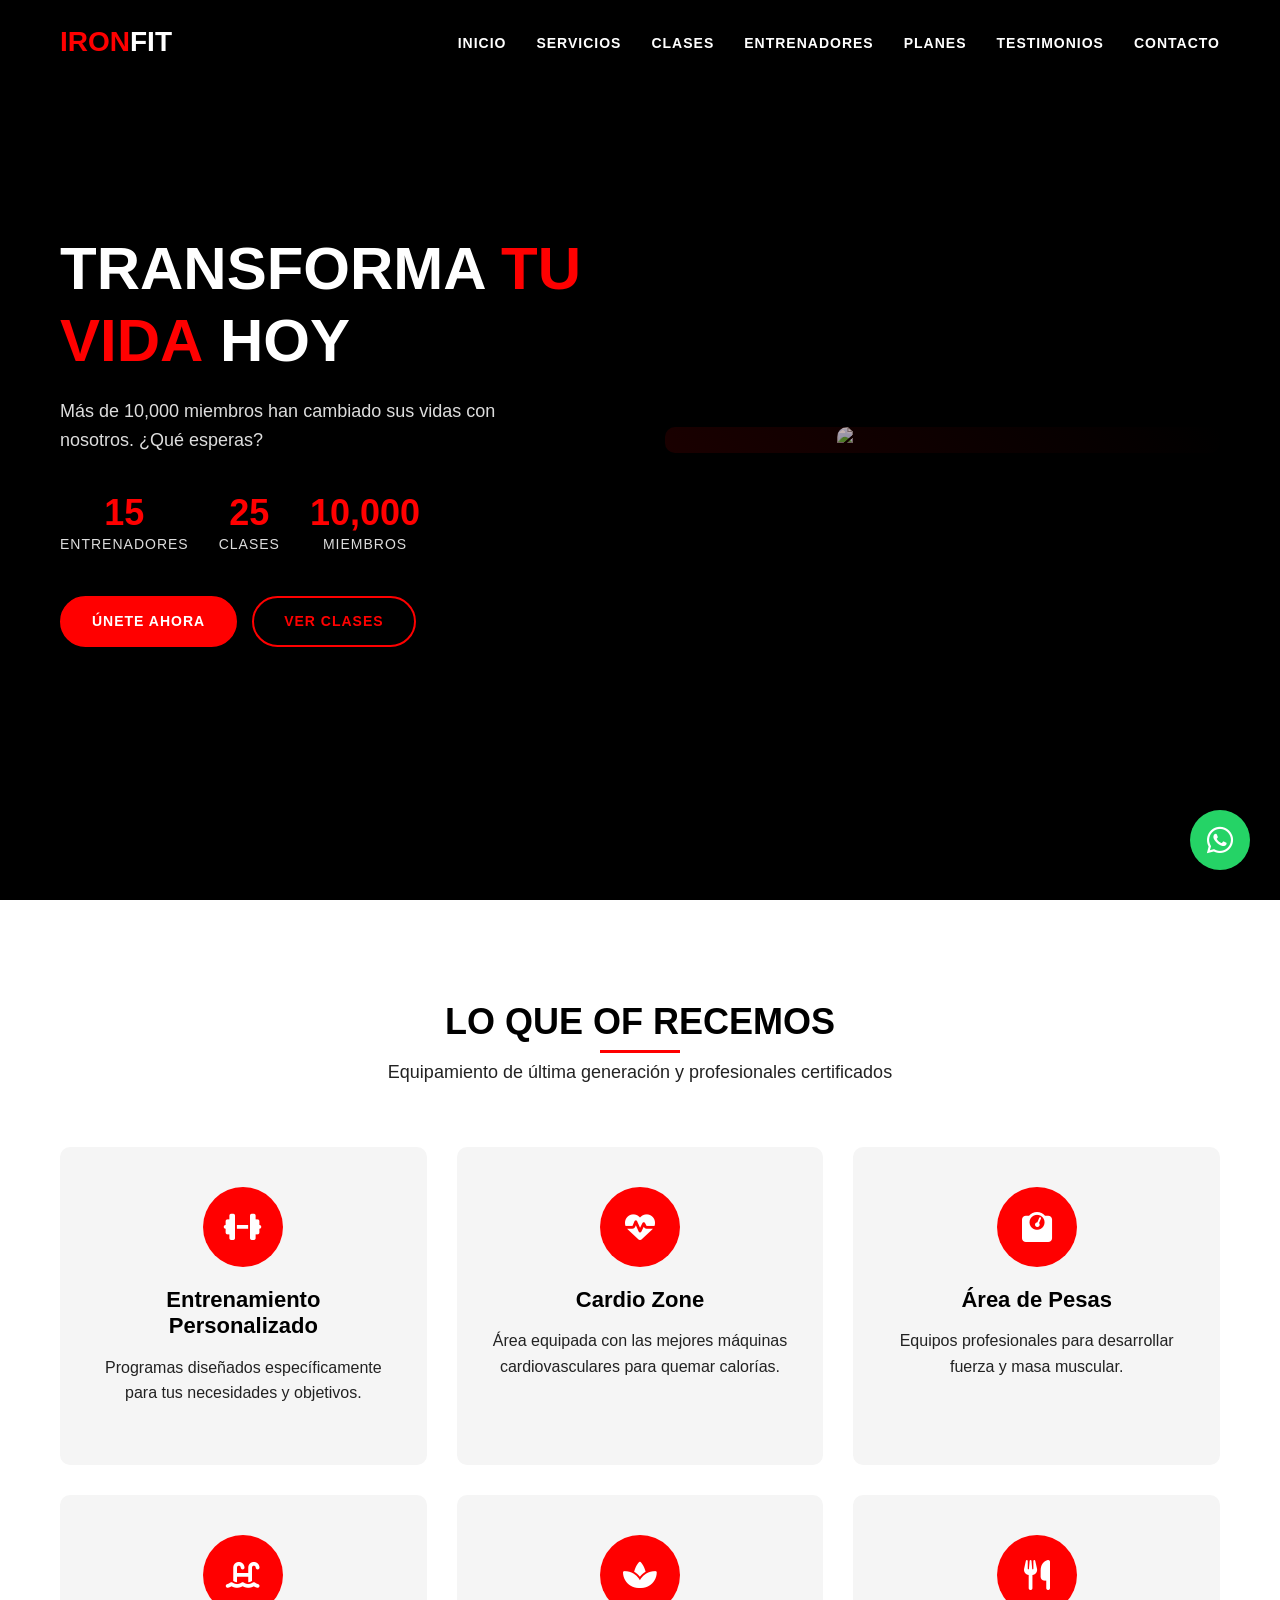
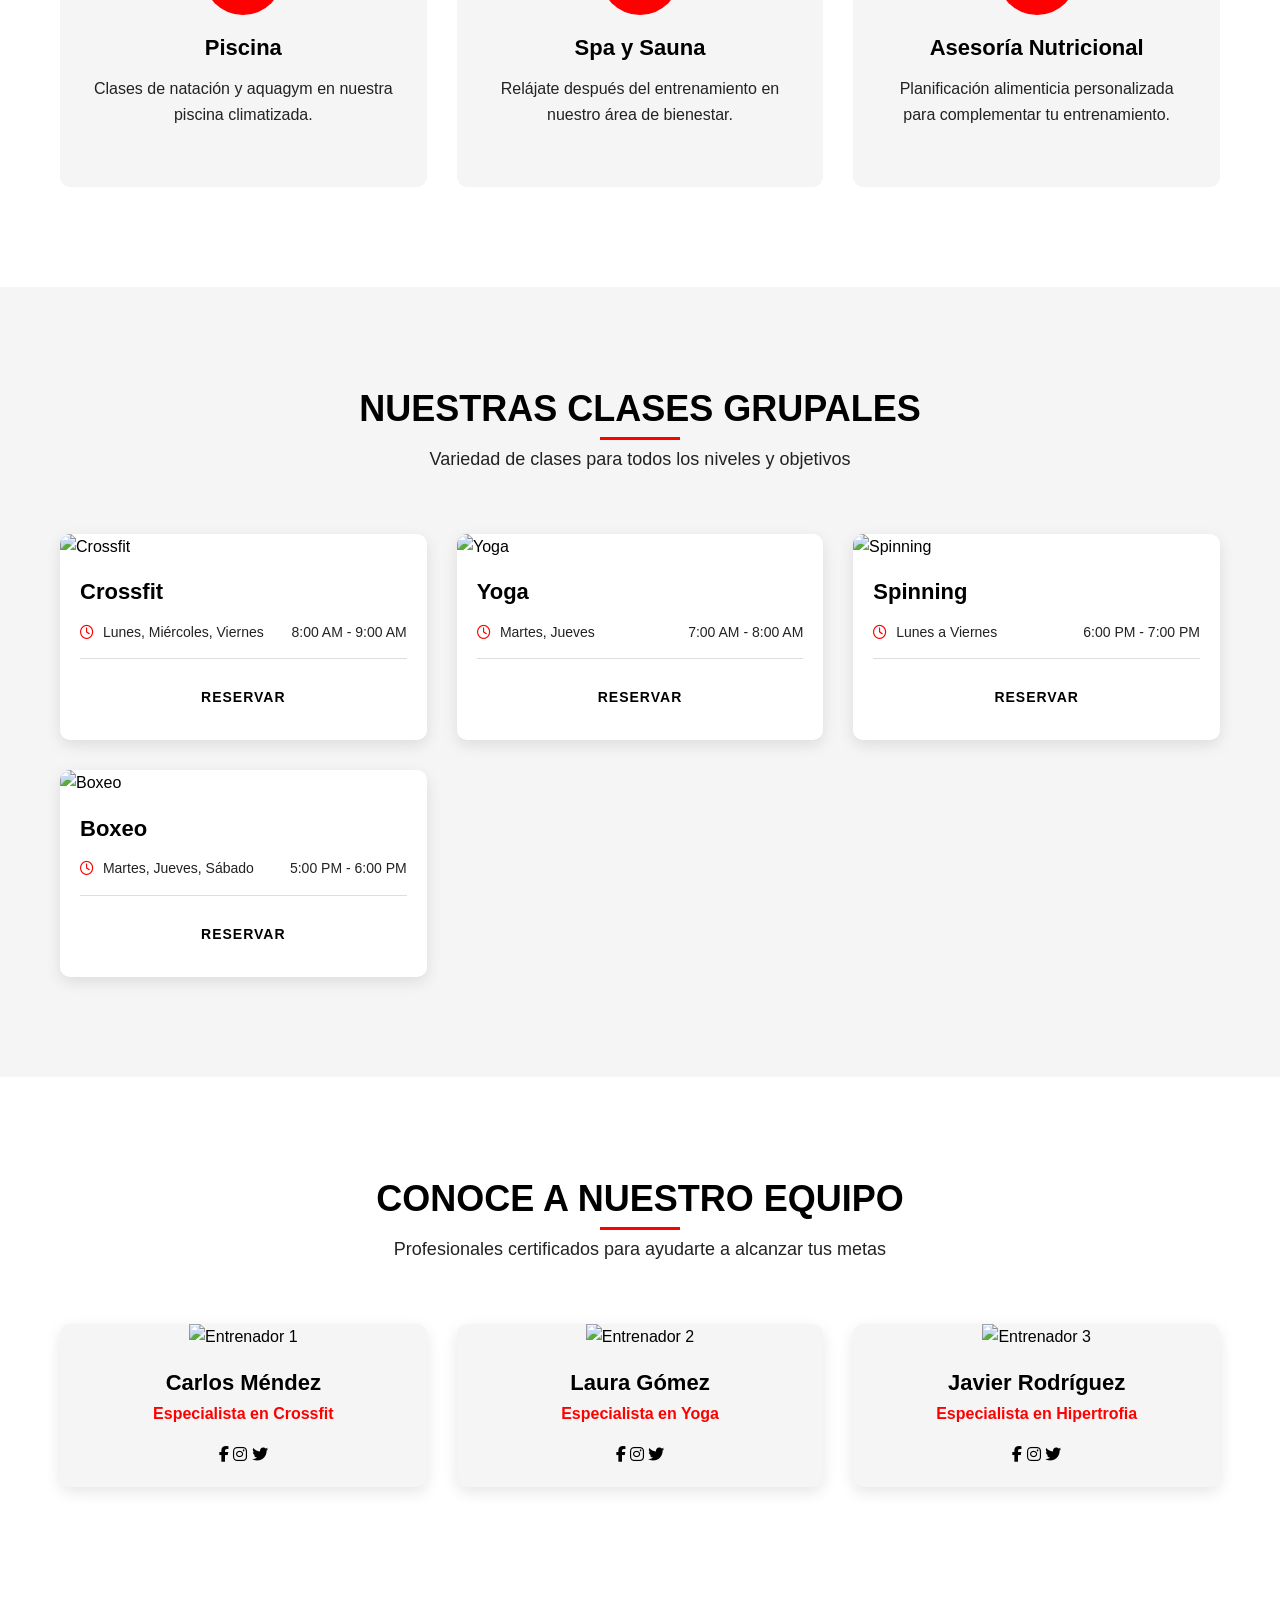
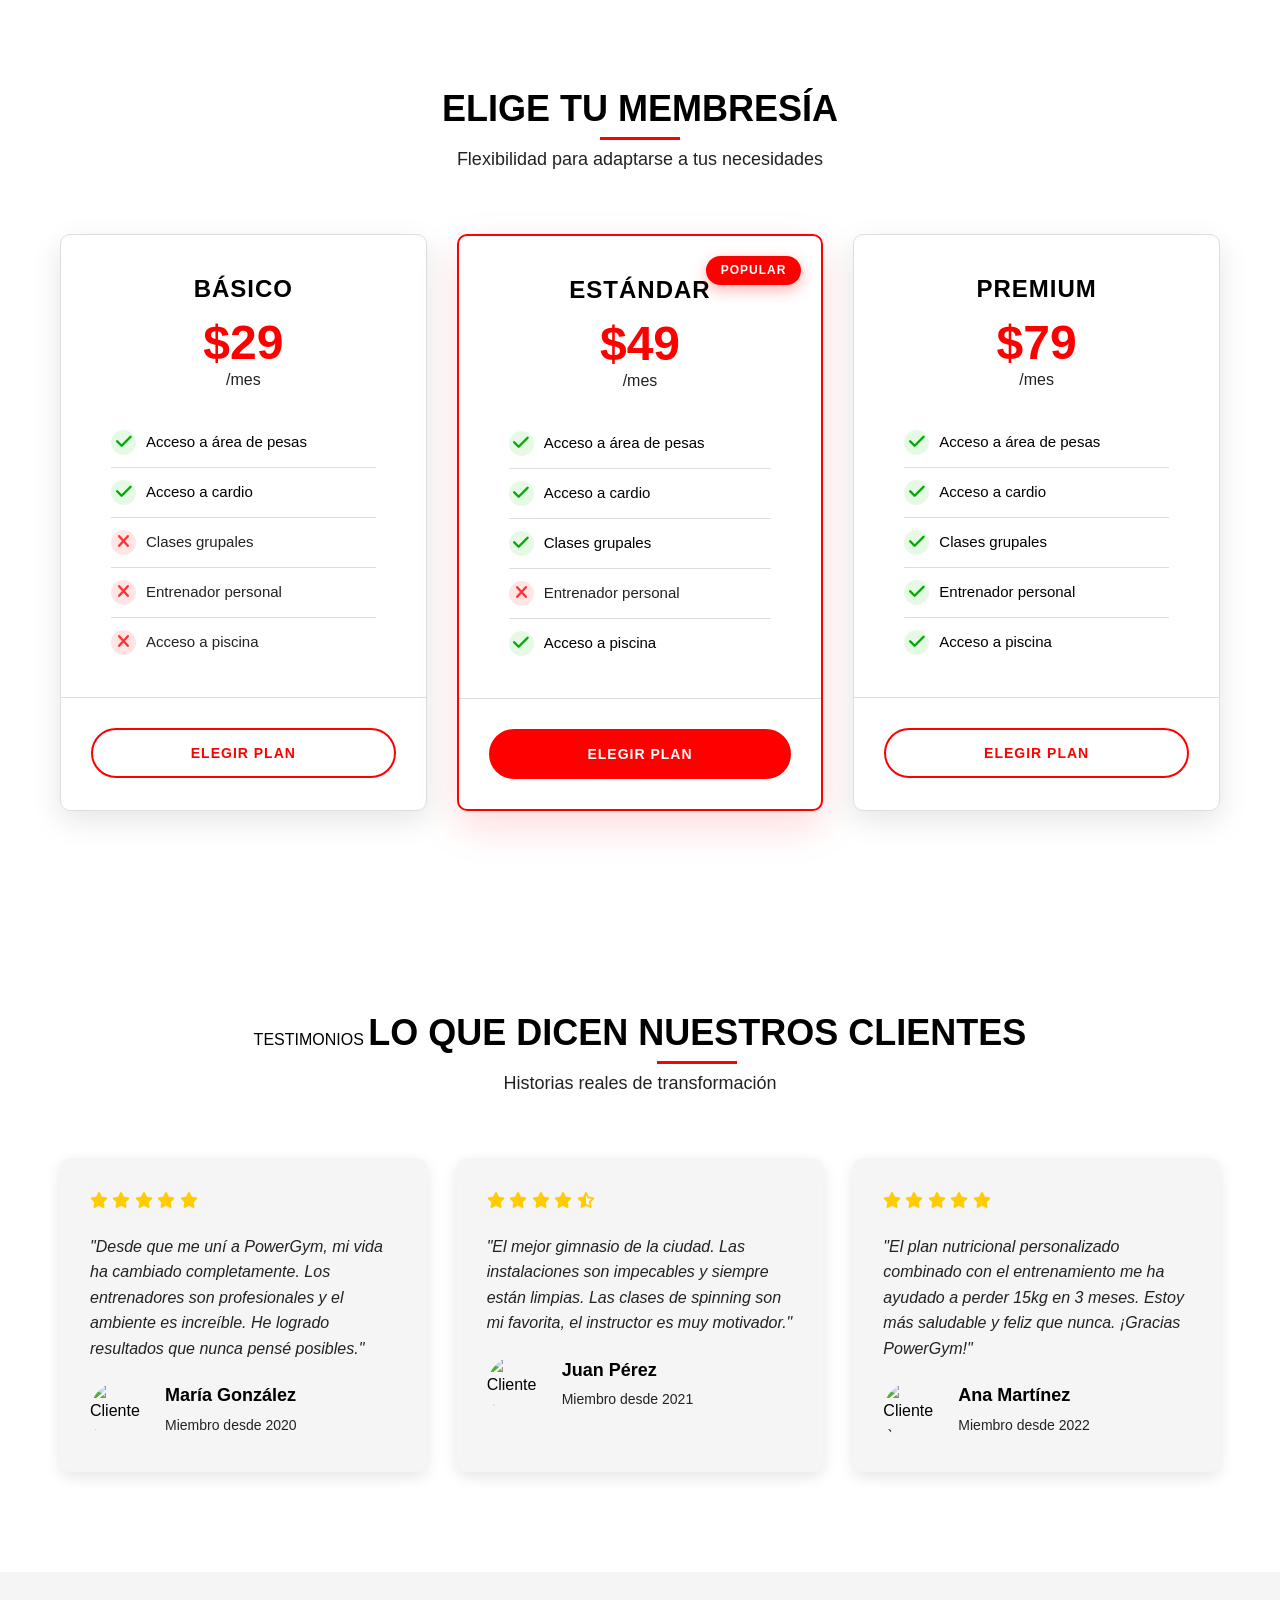
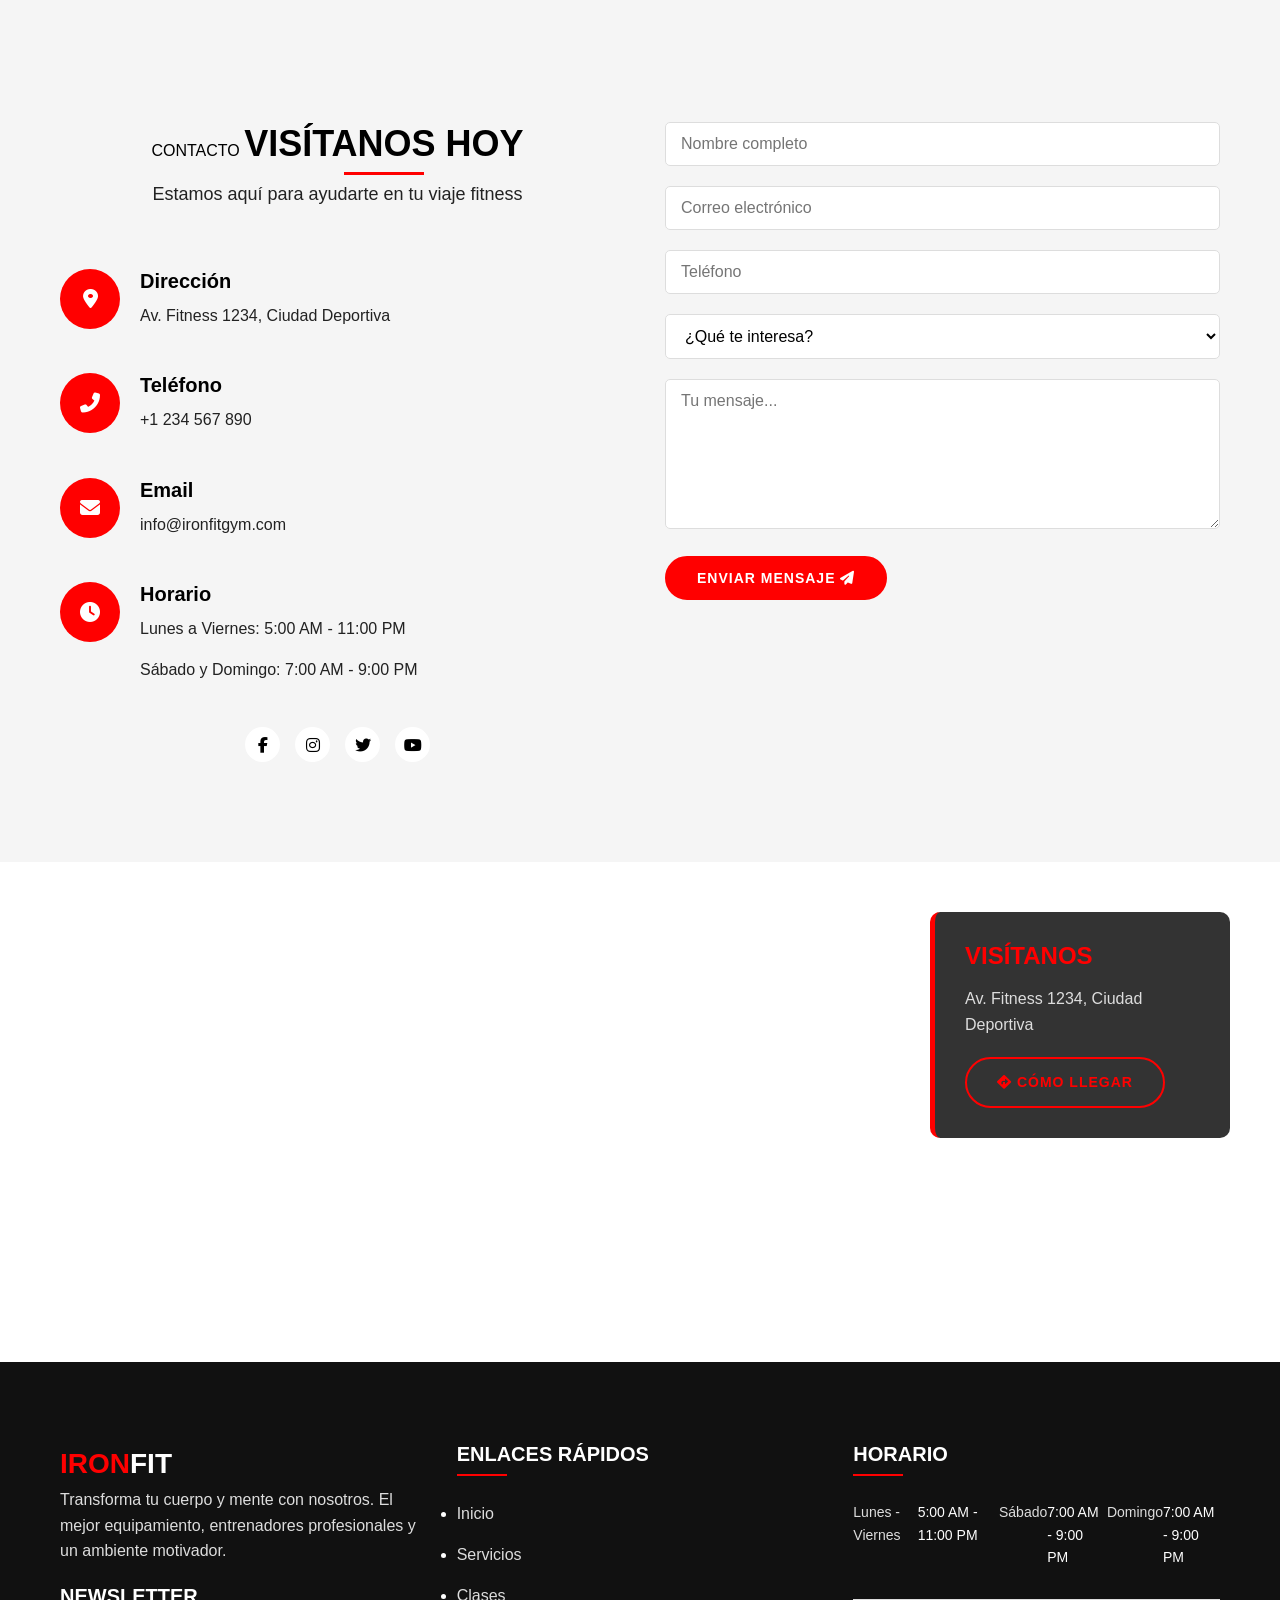
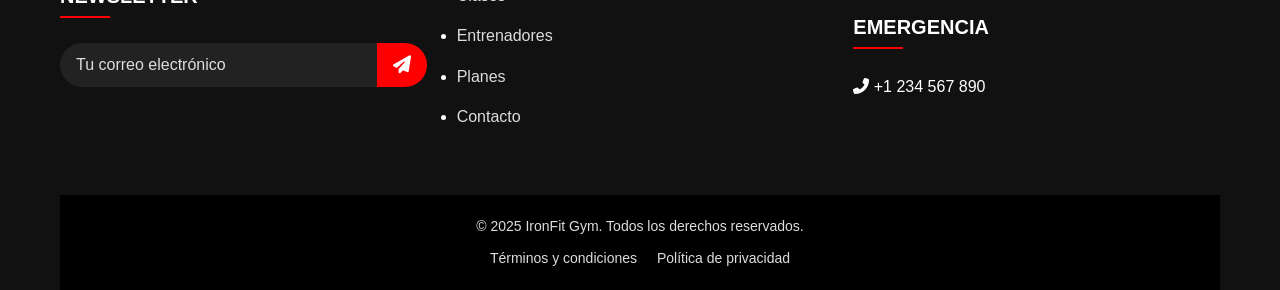
==== index.html @ 954cd4fe "first commit" ====
<!DOCTYPE html>
<html lang="es">
<head>
    <meta charset="UTF-8">
    <meta name="viewport" content="width=device-width, initial-scale=1.0">
    <title>IronFit Gym - Transforma tu cuerpo</title>
    <link rel="stylesheet" href="https://cdnjs.cloudflare.com/ajax/libs/font-awesome/6.4.0/css/all.min.css">
    <link href="https://unpkg.com/aos@2.3.1/dist/aos.css" rel="stylesheet">
    <link rel="stylesheet" href="estilo.css">
</head>
<body>
    <!-- WhatsApp Float Button -->
    <a href="https://wa.me/1234567890" class="whatsapp-float pulse" target="_blank">
        <i class="fab fa-whatsapp"></i>
    </a>

    <!-- Header -->
    <header class="header">
        <div class="container">
            <div class="logo">
                <a href="#"><span>IRON</span>FIT</a>
            </div>
            <nav class="navbar">
                <ul>
                    <li><a href="#inicio">Inicio</a></li>
                    <li><a href="#servicios">Servicios</a></li>
                    <li><a href="#clases">Clases</a></li>
                    <li><a href="#entrenadores">Entrenadores</a></li>
                    <li><a href="#planes">Planes</a></li>
                    <li><a href="#testimonios">Testimonios</a></li>
                    <li><a href="#contacto">Contacto</a></li>
                </ul>
                <div class="hamburger">
                    <span></span>
                    <span></span>
                    <span></span>
                </div>
            </nav>
        </div>
    </header>

    <!-- Hero Section -->
    <section id="inicio" class="hero">
        <div class="container">
            <div class="hero-content" data-aos="fade-right">
                <h1>TRANSFORMA <span>TU VIDA</span> HOY</h1>
                <p class="subtitle">Más de 10,000 miembros han cambiado sus vidas con nosotros. ¿Qué esperas?</p>
                <div class="hero-stats">
                    <div class="stat-item">
                        <span class="stat-number" data-count="15">0</span>
                        <span class="stat-text">Entrenadores</span>
                    </div>
                    <div class="stat-item">
                        <span class="stat-number" data-count="25">0</span>
                        <span class="stat-text">Clases</span>
                    </div>
                    <div class="stat-item">
                        <span class="stat-number" data-count="10000">0</span>
                        <span class="stat-text">Miembros</span>
                    </div>
                </div>
                <div class="hero-buttons">
                    <a href="#planes" class="btn btn-primary">ÚNETE AHORA</a>
                    <a href="#clases" class="btn btn-outline">VER CLASES</a>
                </div>
            </div>
            <div class="hero-image" data-aos="fade-left">
                <img src="https://images.unsplash.com/photo-1571019613454-1cb2f99b2d8b?ixlib=rb-1.2.1&auto=format&fit=crop&w=800&q=80" alt="Entrenamiento en gimnasio">
                <div class="image-overlay"></div>
            </div>
        </div>
        <div class="hero-red-bar"></div>
    </section>

    <!-- Servicios Section -->
    <section id="servicios" class="servicios section-padding">
        <div class="container">
            <div class="section-title" data-aos="fade-up">
        
                <h2>LO QUE <span>OF RECEMOS</span></h2>
                <p>Equipamiento de última generación y profesionales certificados</p>
            </div>
            <div class="servicios-grid">
                               <div class="servicio-card" data-aos="fade-up" data-aos-delay="100">
                    <div class="icon">
                        <i class="fas fa-dumbbell"></i>
                    </div>
                    <h3>Entrenamiento Personalizado</h3>
                    <p>Programas diseñados específicamente para tus necesidades y objetivos.</p>
                </div>
                <div class="servicio-card" data-aos="fade-up" data-aos-delay="200">
                    <div class="icon">
                        <i class="fas fa-heartbeat"></i>
                    </div>
                    <h3>Cardio Zone</h3>
                    <p>Área equipada con las mejores máquinas cardiovasculares para quemar calorías.</p>
                </div>
                <div class="servicio-card" data-aos="fade-up" data-aos-delay="300">
                    <div class="icon">
                        <i class="fas fa-weight"></i>
                    </div>
                    <h3>Área de Pesas</h3>
                    <p>Equipos profesionales para desarrollar fuerza y masa muscular.</p>
                </div>
                <div class="servicio-card" data-aos="fade-up" data-aos-delay="400">
                    <div class="icon">
                        <i class="fas fa-swimming-pool"></i>
                    </div>
                    <h3>Piscina</h3>
                    <p>Clases de natación y aquagym en nuestra piscina climatizada.</p>
                </div>
                <div class="servicio-card" data-aos="fade-up" data-aos-delay="500">
                    <div class="icon">
                        <i class="fas fa-spa"></i>
                    </div>
                    <h3>Spa y Sauna</h3>
                    <p>Relájate después del entrenamiento en nuestro área de bienestar.</p>
                </div>
                <div class="servicio-card" data-aos="fade-up" data-aos-delay="600">
                    <div class="icon">
                        <i class="fas fa-utensils"></i>
                    </div>
                    <h3>Asesoría Nutricional</h3>
                    <p>Planificación alimenticia personalizada para complementar tu entrenamiento.</p>
                </div>
            </div>
        </div>
    </section>

    <!-- Clases Section -->
    <section id="clases" class="clases section-padding">
        <div class="container">
            <div class="section-title" data-aos="fade-up">
                <h2>NUESTRAS <span>CLASES GRUPALES</span></h2>
                <p>Variedad de clases para todos los niveles y objetivos</p>
            </div>
            <div class="clases-grid">
                                <div class="clase-card" data-aos="fade-up" data-aos-delay="100">
                    <img src="https://images.unsplash.com/photo-1571019613454-1cb2f99b2d8b?ixlib=rb-1.2.1&auto=format&fit=crop&w=500&q=60" alt="Crossfit">
                    <div class="clase-info">
                        <h3>Crossfit</h3>
                        <div class="horario">
                            <span><i class="far fa-clock"></i> Lunes, Miércoles, Viernes</span>
                            <span>8:00 AM - 9:00 AM</span>
                        </div>
                        <a href="#" class="btn btn-small">RESERVAR</a>
                    </div>
                </div>
                <div class="clase-card" data-aos="fade-up" data-aos-delay="200">
                    <img src="https://images.unsplash.com/photo-1545205597-3d9d02c29597?ixlib=rb-1.2.1&auto=format&fit=crop&w=500&q=60" alt="Yoga">
                    <div class="clase-info">
                        <h3>Yoga</h3>
                        <div class="horario">
                            <span><i class="far fa-clock"></i> Martes, Jueves</span>
                            <span>7:00 AM - 8:00 AM</span>
                        </div>
                        <a href="#" class="btn btn-small">RESERVAR</a>
                    </div>
                </div>
                <div class="clase-card" data-aos="fade-up" data-aos-delay="300">
                    <img src="https://images.unsplash.com/photo-1571019614242-c5c5dee9f50b?ixlib=rb-1.2.1&auto=format&fit=crop&w=500&q=60" alt="Spinning">
                    <div class="clase-info">
                        <h3>Spinning</h3>
                        <div class="horario">
                            <span><i class="far fa-clock"></i> Lunes a Viernes</span>
                            <span>6:00 PM - 7:00 PM</span>
                        </div>
                        <a href="#" class="btn btn-small">RESERVAR</a>
                    </div>
                </div>
                <div class="clase-card" data-aos="fade-up" data-aos-delay="400">
                    <img src="https://images.unsplash.com/photo-1538805060514-97d9cc17730c?ixlib=rb-1.2.1&auto=format&fit=crop&w=500&q=60" alt="Boxeo">
                    <div class="clase-info">
                        <h3>Boxeo</h3>
                        <div class="horario">
                            <span><i class="far fa-clock"></i> Martes, Jueves, Sábado</span>
                            <span>5:00 PM - 6:00 PM</span>
                        </div>
                        <a href="#" class="btn btn-small">RESERVAR</a>
                    </div>
                </div>
            </div>
        </div>
    </section>

    <!-- Entrenadores Section -->
    <section id="entrenadores" class="entrenadores section-padding">
        <div class="container">
            <div class="section-title" data-aos="fade-up">
                <h2>CONOCE A <span>NUESTRO EQUIPO</span></h2>
                <p>Profesionales certificados para ayudarte a alcanzar tus metas</p>
            </div>
            <div class="entrenadores-slider">
                                <div class="entrenador-card" data-aos="fade-up" data-aos-delay="100">
                    <img src="https://images.unsplash.com/photo-1571019613454-1cb2f99b2d8b?ixlib=rb-1.2.1&auto=format&fit=crop&w=500&q=60" alt="Entrenador 1">
                    <div class="entrenador-info">
                        <h3>Carlos Méndez</h3>
                        <span>Especialista en Crossfit</span>
                        <div class="social">
                            <a href="#"><i class="fab fa-facebook-f"></i></a>
                            <a href="#"><i class="fab fa-instagram"></i></a>
                            <a href="#"><i class="fab fa-twitter"></i></a>
                        </div>
                    </div>
                </div>
                <div class="entrenador-card" data-aos="fade-up" data-aos-delay="200">
                    <img src="https://images.unsplash.com/photo-1545167622-3a6ac756afa4?ixlib=rb-1.2.1&auto=format&fit=crop&w=500&q=60" alt="Entrenador 2">
                    <div class="entrenador-info">
                        <h3>Laura Gómez</h3>
                        <span>Especialista en Yoga</span>
                        <div class="social">
                            <a href="#"><i class="fab fa-facebook-f"></i></a>
                            <a href="#"><i class="fab fa-instagram"></i></a>
                            <a href="#"><i class="fab fa-twitter"></i></a>
                        </div>
                    </div>
                </div>
                <div class="entrenador-card" data-aos="fade-up" data-aos-delay="300">
                    <img src="https://images.unsplash.com/photo-1517836357463-d25dfeac3438?ixlib=rb-1.2.1&auto=format&fit=crop&w=500&q=60" alt="Entrenador 3">
                    <div class="entrenador-info">
                        <h3>Javier Rodríguez</h3>
                        <span>Especialista en Hipertrofia</span>
                        <div class="social">
                            <a href="#"><i class="fab fa-facebook-f"></i></a>
                            <a href="#"><i class="fab fa-instagram"></i></a>
                            <a href="#"><i class="fab fa-twitter"></i></a>
                        </div>
                    </div>
                </div>
            </div>
        </div>
    </section>

    <!-- Planes Section -->
    <section id="planes" class="planes section-padding">
  <div class="container">
    <div class="section-title" data-aos="fade-up">
      <h2>ELIGE TU <span>MEMBRESÍA</span></h2>
      <p>Flexibilidad para adaptarse a tus necesidades</p>
    </div>
    
    <div class="planes-grid">
      <!-- Plan Básico -->
      <div class="plan-card" data-aos="fade-up" data-aos-delay="100">
        <div class="plan-header">
          <h3>BÁSICO</h3>
          <div class="plan-price">
            <span class="price">$29</span>
            <span class="period">/mes</span>
          </div>
          <div class="plan-features">
            <ul>
              <li><i class="fas fa-check"></i> Acceso a área de pesas</li>
              <li><i class="fas fa-check"></i> Acceso a cardio</li>
              <li class="disabled"><i class="fas fa-times"></i> Clases grupales</li>
              <li class="disabled"><i class="fas fa-times"></i> Entrenador personal</li>
              <li class="disabled"><i class="fas fa-times"></i> Acceso a piscina</li>
            </ul>
          </div>
        </div>
        <div class="plan-footer">
          <a href="#" class="btn btn-outline">ELEGIR PLAN</a>
        </div>
      </div>
      
      <!-- Plan Estándar (Popular) -->
      <div class="plan-card popular" data-aos="fade-up" data-aos-delay="200">
        <div class="popular-badge">POPULAR</div>
        <div class="plan-header">
          <h3>ESTÁNDAR</h3>
          <div class="plan-price">
            <span class="price">$49</span>
            <span class="period">/mes</span>
          </div>
          <div class="plan-features">
            <ul>
              <li><i class="fas fa-check"></i> Acceso a área de pesas</li>
              <li><i class="fas fa-check"></i> Acceso a cardio</li>
              <li><i class="fas fa-check"></i> Clases grupales</li>
              <li class="disabled"><i class="fas fa-times"></i> Entrenador personal</li>
              <li><i class="fas fa-check"></i> Acceso a piscina</li>
            </ul>
          </div>
        </div>
        <div class="plan-footer">
          <a href="#" class="btn btn-primary">ELEGIR PLAN</a>
        </div>
      </div>
      
      <!-- Plan Premium -->
      <div class="plan-card" data-aos="fade-up" data-aos-delay="300">
        <div class="plan-header">
          <h3>PREMIUM</h3>
          <div class="plan-price">
            <span class="price">$79</span>
            <span class="period">/mes</span>
          </div>
          <div class="plan-features">
            <ul>
              <li><i class="fas fa-check"></i> Acceso a área de pesas</li>
              <li><i class="fas fa-check"></i> Acceso a cardio</li>
              <li><i class="fas fa-check"></i> Clases grupales</li>
              <li><i class="fas fa-check"></i> Entrenador personal</li>
              <li><i class="fas fa-check"></i> Acceso a piscina</li>
            </ul>
          </div>
        </div>
        <div class="plan-footer">
          <a href="#" class="btn btn-outline">ELEGIR PLAN</a>
        </div>
      </div>
    </div>
  </div>
</section>

    <!-- Testimonios Section -->
    <section id="testimonios" class="testimonios section-padding">
        <div class="container">
            <div class="section-title" data-aos="fade-up">
                <span class="title-tag">TESTIMONIOS</span>
                <h2>LO QUE DICEN <span>NUESTROS CLIENTES</span></h2>
                <p>Historias reales de transformación</p>
            </div>
            <div class="testimonios-slider">
                               <div class="testimonio-card" data-aos="fade-up" data-aos-delay="100">
                    <div class="testimonio-content">
                        <div class="rating">
                            <i class="fas fa-star"></i>
                            <i class="fas fa-star"></i>
                            <i class="fas fa-star"></i>
                            <i class="fas fa-star"></i>
                            <i class="fas fa-star"></i>
                        </div>
                        <p>"Desde que me uní a PowerGym, mi vida ha cambiado completamente. Los entrenadores son profesionales y el ambiente es increíble. He logrado resultados que nunca pensé posibles."</p>
                        <div class="cliente-info">
                            <img src="https://randomuser.me/api/portraits/women/32.jpg" alt="Cliente 1">
                            <div>
                                <h4>María González</h4>
                                <span>Miembro desde 2020</span>
                            </div>
                        </div>
                    </div>
                </div>
                <div class="testimonio-card" data-aos="fade-up" data-aos-delay="200">
                    <div class="testimonio-content">
                        <div class="rating">
                            <i class="fas fa-star"></i>
                            <i class="fas fa-star"></i>
                            <i class="fas fa-star"></i>
                            <i class="fas fa-star"></i>
                            <i class="fas fa-star-half-alt"></i>
                        </div>
                        <p>"El mejor gimnasio de la ciudad. Las instalaciones son impecables y siempre están limpias. Las clases de spinning son mi favorita, el instructor es muy motivador."</p>
                        <div class="cliente-info">
                            <img src="https://randomuser.me/api/portraits/men/45.jpg" alt="Cliente 2">
                            <div>
                                <h4>Juan Pérez</h4>
                                <span>Miembro desde 2021</span>
                            </div>
                        </div>
                    </div>
                </div>
                <div class="testimonio-card" data-aos="fade-up" data-aos-delay="300">
                    <div class="testimonio-content">
                        <div class="rating">
                            <i class="fas fa-star"></i>
                            <i class="fas fa-star"></i>
                            <i class="fas fa-star"></i>
                            <i class="fas fa-star"></i>
                            <i class="fas fa-star"></i>
                        </div>
                        <p>"El plan nutricional personalizado combinado con el entrenamiento me ha ayudado a perder 15kg en 3 meses. Estoy más saludable y feliz que nunca. ¡Gracias PowerGym!"</p>
                        <div class="cliente-info">
                            <img src="https://randomuser.me/api/portraits/women/68.jpg" alt="Cliente 3">
                            <div>
                                <h4>Ana Martínez</h4>
                                <span>Miembro desde 2022</span>
                            </div>
                        </div>
                    </div>
                </div>
            </div>
        </div>
    </section>

    <!-- Contacto Section -->
    <section id="contacto" class="contacto section-padding">
        <div class="container">
            <div class="contacto-grid">
                <div class="contacto-info" data-aos="fade-right">
                    <div class="section-title">
                        <span class="title-tag">CONTACTO</span>
                        <h2>VISÍTANOS <span>HOY</span></h2>
                        <p>Estamos aquí para ayudarte en tu viaje fitness</p>
                    </div>
                    <div class="info-item">
                        <div class="icon">
                            <i class="fas fa-map-marker-alt"></i>
                        </div>
                        <div class="info-content">
                            <h3>Dirección</h3>
                            <p>Av. Fitness 1234, Ciudad Deportiva</p>
                        </div>
                    </div>
                    <div class="info-item">
                        <div class="icon">
                            <i class="fas fa-phone-alt"></i>
                        </div>
                        <div class="info-content">
                            <h3>Teléfono</h3>
                            <p>+1 234 567 890</p>
                        </div>
                    </div>
                    <div class="info-item">
                        <div class="icon">
                            <i class="fas fa-envelope"></i>
                        </div>
                        <div class="info-content">
                            <h3>Email</h3>
                            <p>info@ironfitgym.com</p>
                        </div>
                    </div>
                    <div class="info-item">
                        <div class="icon">
                            <i class="fas fa-clock"></i>
                        </div>
                        <div class="info-content">
                            <h3>Horario</h3>
                            <p>Lunes a Viernes: 5:00 AM - 11:00 PM</p>
                            <p>Sábado y Domingo: 7:00 AM - 9:00 PM</p>
                        </div>
                    </div>
                    <div class="social-links">
                        <a href="#"><i class="fab fa-facebook-f"></i></a>
                        <a href="#"><i class="fab fa-instagram"></i></a>
                        <a href="#"><i class="fab fa-twitter"></i></a>
                        <a href="#"><i class="fab fa-youtube"></i></a>
                    </div>
                </div>
                <div class="contacto-form" data-aos="fade-left">
                    <form id="form-contacto">
                        <div class="form-group">
                            <input type="text" placeholder="Nombre completo" required>
                        </div>
                        <div class="form-group">
                            <input type="email" placeholder="Correo electrónico" required>
                        </div>
                        <div class="form-group">
                            <input type="tel" placeholder="Teléfono">
                        </div>
                        <div class="form-group">
                            <select required>
                                <option value="" disabled selected>¿Qué te interesa?</option>
                                <option value="membresia">Membresía</option>
                                <option value="clases">Clases</option>
                                <option value="entrenador">Entrenador Personal</option>
                                <option value="nutricion">Nutrición</option>
                            </select>
                        </div>
                        <div class="form-group">
                            <textarea placeholder="Tu mensaje..." rows="5" required></textarea>
                        </div>
                        <button type="submit" class="btn btn-primary">ENVIAR MENSAJE <i class="fas fa-paper-plane"></i></button>
                    </form>
                </div>
            </div>
        </div>
    </section>

    <!-- Mapa Section -->
    <div class="mapa-container">
        <div class="mapa-overlay" data-aos="fade-in">
            <div class="overlay-content">
                <h3>VISÍTANOS</h3>
                <p>Av. Fitness 1234, Ciudad Deportiva</p>
                <a href="https://maps.google.com" target="_blank" class="btn btn-outline">
                    <i class="fas fa-directions"></i> CÓMO LLEGAR
                </a>
            </div>
        </div>
        <iframe src="https://www.google.com/maps/embed?pb=!1m18!1m12!1m3!1d3022.215209179535!2d-73.98731792453988!3d40.75798597138946!2m3!1f0!2f0!3f0!3m2!1i1024!2i768!4f13.1!3m3!1m2!1s0x89c25855c6480299%3A0x55194ec5a1ae072e!2sTimes%20Square!5e0!3m2!1sen!2sus!4v1620000000000!5m2!1sen!2sus" allowfullscreen="" loading="lazy"></iframe>
    </div>

    <!-- Footer -->
    <footer class="footer">
        <div class="container">
            <div class="footer-grid">
                <div class="footer-col">
                    <div class="logo">
                        <a href="#"><span>IRON</span>FIT</a>
                    </div>
                    <p>Transforma tu cuerpo y mente con nosotros. El mejor equipamiento, entrenadores profesionales y un ambiente motivador.</p>
                    <div class="newsletter">
                        <h3>NEWSLETTER</h3>
                        <form class="newsletter-form">
                            <input type="email" placeholder="Tu correo electrónico" required>
                            <button type="submit"><i class="fas fa-paper-plane"></i></button>
                        </form>
                    </div>
                </div>
                <div class="footer-col">
                    <h3>ENLACES RÁPIDOS</h3>
                    <ul>
                        <li><a href="#inicio">Inicio</a></li>
                        <li><a href="#servicios">Servicios</a></li>
                        <li><a href="#clases">Clases</a></li>
                        <li><a href="#entrenadores">Entrenadores</a></li>
                        <li><a href="#planes">Planes</a></li>
                        <li><a href="#contacto">Contacto</a></li>
                    </ul>
                </div>
                <div class="footer-col">
                    <h3>HORARIO</h3>
                    <ul class="horario">
                        <li>Lunes - Viernes <span>5:00 AM - 11:00 PM</span></li>
                        <li>Sábado <span>7:00 AM - 9:00 PM</span></li>
                        <li>Domingo <span>7:00 AM - 9:00 PM</span></li>
                    </ul>
                    <div class="emergencia">
                        <h3>EMERGENCIA</h3>
                        <a href="tel:+1234567890" class="emergency-link">
                            <i class="fas fa-phone-alt"></i> +1 234 567 890
                        </a>
                    </div>
                </div>
            </div>
            <div class="footer-bottom">
                <p>&copy; 2025 IronFit Gym. Todos los derechos reservados.</p>
                <div class="footer-links">
                    <a href="#">Términos y condiciones</a>
                    <a href="#">Política de privacidad</a>
                </div>
            </div>
        </div>
    </footer>

    <script src="https://unpkg.com/aos@2.3.1/dist/aos.js"></script>
    <script src="script.js"></script>
</body>
</html>
---- estilo.css ----
/* Reset y Estilos Base */
:root {
  --primary: #ff0000;
  --primary-dark: #cc0000;
  --primary-light: #ff4d4d;
  --black: #000000;
  --black-light: #111111;
  --black-lighter: #222222;
  --white: #ffffff;
  --gray: #f5f5f5;
  --gray-dark: #dddddd;
  --transition: all 0.3s ease;
}

* {
  margin: 0;
  padding: 0;
  box-sizing: border-box;
}

html {
  scroll-behavior: smooth;
  font-size: 16px;
}

body {
  font-family: 'Montserrat', sans-serif;
  background-color: var(--white);
  color: var(--black);
  line-height: 1.6;
  overflow-x: hidden;
}

.container {
  width: 100%;
  max-width: 1200px;
  margin: 0 auto;
  padding: 0 20px;
}

section {
  padding: 100px 0;
}

h1, h2, h3, h4, h5, h6 {
  font-weight: 700;
  line-height: 1.2;
  margin-bottom: 20px;
}

p {
  margin-bottom: 15px;
}

a {
  text-decoration: none;
  color: inherit;
  transition: var(--transition);
}

img {
  max-width: 100%;
  height: auto;
}

.btn {
  display: inline-block;
  padding: 12px 30px;
  border-radius: 30px;
  font-weight: 600;
  text-transform: uppercase;
  letter-spacing: 1px;
  transition: var(--transition);
  border: none;
  cursor: pointer;
  font-size: 14px;
  text-align: center;
}

.btn-primary {
  background-color: var(--primary);
  color: var(--white);
  border: 2px solid var(--primary);
}

.btn-primary:hover {
  background-color: transparent;
  color: var(--primary);
  transform: translateY(-3px);
  box-shadow: 0 10px 20px rgba(255, 0, 0, 0.2);
}

.btn-outline {
  background-color: transparent;
  color: var(--primary);
  border: 2px solid var(--primary);
}

.btn-outline:hover {
  background-color: var(--primary);
  color: var(--white);
  transform: translateY(-3px);
}

.section-title {
  text-align: center;
  margin-bottom: 60px;
  padding: 0 20px;
}

.section-title .subtitle {
  display: block;
  color: var(--primary);
  font-weight: 600;
  letter-spacing: 2px;
  margin-bottom: 15px;
  text-transform: uppercase;
  font-size: 14px;
}

.section-title h2 {
  font-size: 36px;
  margin-bottom: 15px;
  text-transform: uppercase;
  position: relative;
  display: inline-block;
}

.section-title h2:after {
  content: '';
  position: absolute;
  bottom: -10px;
  left: 50%;
  transform: translateX(-50%);
  width: 80px;
  height: 3px;
  background-color: var(--primary);
}

.section-title p {
  color: var(--black-lighter);
  font-size: 18px;
  max-width: 700px;
  margin: 0 auto;
}

.text-center {
  text-align: center;
}

/* WhatsApp Float Button */
.whatsapp-float {
  position: fixed;
  bottom: 30px;
  right: 30px;
  width: 60px;
  height: 60px;
  background-color: #25D366;
  color: #fff;
  border-radius: 50%;
  text-align: center;
  font-size: 30px;
  box-shadow: 0 4px 20px rgba(0, 0, 0, 0.3);
  z-index: 100;
  display: flex;
  align-items: center;
  justify-content: center;
  transition: var(--transition);
  animation: pulse 2s infinite;
}

.whatsapp-float:hover {
  background-color: #128C7E;
  transform: translateY(-5px) scale(1.1);
}

@keyframes pulse {
  0% {
    box-shadow: 0 0 0 0 rgba(37, 211, 102, 0.7);
  }
  70% {
    box-shadow: 0 0 0 15px rgba(37, 211, 102, 0);
  }
  100% {
    box-shadow: 0 0 0 0 rgba(37, 211, 102, 0);
  }
}

/* Navbar */
.header {
  position: fixed;
  top: 0;
  left: 0;
  width: 100%;
  padding: 20px 0;
  z-index: 1000;
  transition: var(--transition);
  background-color: rgba(0, 0, 0, 0.95);
  box-shadow: 0 5px 20px rgba(0, 0, 0, 0.1);
}

.header .container {
  display: flex;
  justify-content: space-between;
  align-items: center;
}

.logo {
  font-size: 28px;
  font-weight: 800;
  color: var(--white);
}

.logo span {
  color: var(--primary);
}

.navbar ul {
  display: flex;
  align-items: center;
  list-style: none;
}

.navbar ul li {
  margin-left: 30px;
  position: relative;
}

.navbar ul li a {
  color: var(--white);
  font-weight: 600;
  text-transform: uppercase;
  font-size: 14px;
  letter-spacing: 1px;
  padding: 5px 0;
  position: relative;
}

.navbar ul li a:after {
  content: '';
  position: absolute;
  bottom: 0;
  left: 0;
  width: 0;
  height: 2px;
  background-color: var(--primary);
  transition: var(--transition);
}

.navbar ul li a:hover:after {
  width: 100%;
}

.navbar ul li a:hover {
  color: var(--primary);
}

.hamburger {
  display: none;
  cursor: pointer;
  width: 30px;
  height: 20px;
  position: relative;
  z-index: 1000;
}

.hamburger span {
  display: block;
  width: 100%;
  height: 3px;
  background-color: var(--white);
  margin: 5px 0;
  transition: var(--transition);
  transform-origin: center;
}

/* Hero Section */
.hero {
  min-height: 100vh;
  background-color: var(--black);
  display: flex;
  align-items: center;
  position: relative;
  overflow: hidden;
  padding-top: 80px;
}

.hero .container {
  display: flex;
  align-items: center;
  justify-content: space-between;
  height: 100%;
}

.hero-content {
  flex: 1;
  padding-right: 50px;
  color: var(--white);
}

.hero-content h1 {
  font-size: 60px;
  font-weight: 800;
  line-height: 1.2;
  margin-bottom: 20px;
  text-transform: uppercase;
}

.hero-content h1 span {
  color: var(--primary);
  position: relative;
}

.hero-content h1 span:after {
  content: '';
  position: absolute;
  bottom: 5px;
  left: 0;
  width: 100%;
  height: 10px;
  background-color: rgba(255, 0, 0, 0.3);
  z-index: -1;
}

.hero-content p {
  font-size: 18px;
  margin-bottom: 30px;
  color: var(--gray-dark);
  max-width: 500px;
}

.hero-stats {
  display: flex;
  margin: 40px 0;
  gap: 30px;
}

.stat-item {
  text-align: center;
}

.stat-number {
  font-size: 36px;
  font-weight: 700;
  color: var(--primary);
  display: block;
  line-height: 1;
}

.stat-text {
  font-size: 14px;
  color: var(--gray-dark);
  text-transform: uppercase;
  letter-spacing: 1px;
  margin-top: 5px;
}

.hero-buttons {
  display: flex;
  gap: 15px;
}

.hero-image {
  flex: 1;
  position: relative;
  height: 100%;
  display: flex;
  align-items: center;
  justify-content: center;
}

.hero-image img {
  max-height: 80vh;
  width: auto;
  border-radius: 10px;
  box-shadow: 0 20px 50px rgba(0, 0, 0, 0.5);
  position: relative;
  z-index: 1;
}

.hero-image:after {
  content: '';
  position: absolute;
  top: 0;
  left: 0;
  width: 100%;
  height: 100%;
  background: linear-gradient(45deg, rgba(255, 0, 0, 0.1), rgba(0, 0, 0, 0.7));
  z-index: 2;
  border-radius: 10px;
}

/* Servicios Section */
.servicios {
  background-color: var(--white);
}

.servicios-grid {
  display: grid;
  grid-template-columns: repeat(auto-fit, minmax(300px, 1fr));
  gap: 30px;
  margin-top: 50px;
}

.servicio-card {
  background-color: var(--gray);
  padding: 40px 30px;
  border-radius: 10px;
  text-align: center;
  transition: var(--transition);
  border-bottom: 4px solid transparent;
}

.servicio-card:hover {
  transform: translateY(-10px);
  box-shadow: 0 10px 30px rgba(0, 0, 0, 0.1);
  border-bottom-color: var(--primary);
}

.servicio-card .icon {
  width: 80px;
  height: 80px;
  background-color: var(--primary);
  border-radius: 50%;
  display: flex;
  align-items: center;
  justify-content: center;
  margin: 0 auto 20px;
  font-size: 30px;
  color: var(--white);
}

.servicio-card h3 {
  font-size: 22px;
  margin-bottom: 15px;
}

.servicio-card p {
  color: var(--black-lighter);
}

/* Clases Section */
.clases {
  background-color: var(--gray);
}

.clases-grid {
  display: grid;
  grid-template-columns: repeat(auto-fit, minmax(280px, 1fr));
  gap: 30px;
  margin-top: 50px;
}

.clase-card {
  background-color: var(--white);
  border-radius: 10px;
  overflow: hidden;
  transition: var(--transition);
  box-shadow: 0 5px 15px rgba(0, 0, 0, 0.1);
}

.clase-card:hover {
  transform: translateY(-10px);
  box-shadow: 0 15px 30px rgba(0, 0, 0, 0.2);
}

.clase-card img {
  width: 100%;
  height: 200px;
  object-fit: cover;
}

.clase-info {
  padding: 20px;
}

.clase-info h3 {
  font-size: 22px;
  margin-bottom: 15px;
  color: var(--black);
}

.horario {
  display: flex;
  justify-content: space-between;
  margin-bottom: 15px;
  color: var(--black-lighter);
  font-size: 14px;
  padding-bottom: 15px;
  border-bottom: 1px solid var(--gray-dark);
}

.horario i {
  margin-right: 5px;
  color: var(--primary);
}

.clase-info .btn {
  width: 100%;
}

/* Entrenadores Section */
.entrenadores {
  background-color: var(--white);
}

.entrenadores-slider {
  display: grid;
  grid-template-columns: repeat(auto-fit, minmax(300px, 1fr));
  gap: 30px;
  margin-top: 50px;
}

.entrenador-card {
  background-color: var(--gray);
  border-radius: 10px;
  overflow: hidden;
  text-align: center;
  transition: var(--transition);
  box-shadow: 0 5px 15px rgba(0, 0, 0, 0.1);
}

.entrenador-card:hover {
  transform: translateY(-10px);
  box-shadow: 0 15px 30px rgba(0, 0, 0, 0.2);
}

.entrenador-card img {
  width: 100%;
  height: 300px;
  object-fit: cover;
}

.entrenador-info {
  padding: 20px;
}

.entrenador-info h3 {
  font-size: 22px;
  margin-bottom: 5px;
}

.entrenador-info span {
  display: block;
  color: var(--primary);
  margin-bottom: 15px;
  font-weight: 600;
}

.social-links {
  display: flex;
  justify-content: center;
  gap: 15px;
}

.social-links a {
  width: 35px;
  height: 35px;
  background-color: var(--white);
  border-radius: 50%;
  display: flex;
  align-items: center;
  justify-content: center;
  transition: var(--transition);
  color: var(--black);
}

.social-links a:hover {
  background-color: var(--primary);
  color: var(--white);
  transform: translateY(-3px);
}

/* Planes Section */
.planes {
  background-color: var(--white);
  overflow: hidden;
}



.planes .container {
  position: relative;
  z-index: 1;
}

.planes-grid {
  display: grid;
  grid-template-columns: repeat(auto-fit, minmax(300px, 1fr));
  gap: 30px;
  margin-top: 50px;
}

.plan-card {
  background-color: var(--white);
  border-radius: 10px;
  overflow: hidden;
  transition: var(--transition);
  box-shadow: 0 10px 30px rgba(0, 0, 0, 0.1);
  border: 1px solid var(--gray-dark);
  position: relative;
  display: flex;
  flex-direction: column;
}

.plan-card.popular {
  border: 2px solid var(--primary);
  transform: translateY(-20px);
  box-shadow: 0 15px 40px rgba(255, 0, 0, 0.15);
}

.popular-badge {
  position: absolute;
  top: 20px;
  right: 20px;
  background-color: var(--primary);
  color: var(--white);
  padding: 5px 15px;
  border-radius: 30px;
  font-weight: 700;
  font-size: 12px;
  text-transform: uppercase;
  letter-spacing: 1px;
  box-shadow: 0 5px 15px rgba(255, 0, 0, 0.3);
}

.plan-card:hover {
  transform: translateY(-10px);
  box-shadow: 0 15px 40px rgba(0, 0, 0, 0.2);
}

.plan-card.popular:hover {
  transform: translateY(-20px) scale(1.02);
}

.plan-header {
  padding: 40px 30px 30px;
  text-align: center;
  border-bottom: 1px solid var(--gray-dark);
}

.plan-header h3 {
  font-size: 24px;
  margin-bottom: 15px;
  color: var(--black);
  text-transform: uppercase;
  letter-spacing: 1px;
}

.plan-price {
  margin-bottom: 25px;
}

.plan-price .price {
  font-size: 48px;
  font-weight: 800;
  color: var(--primary);
  line-height: 1;
  display: block;
}

.plan-price .period {
  font-size: 16px;
  color: var(--black-lighter);
  font-weight: 500;
}

.plan-features {
  padding: 0 20px;
  flex-grow: 1;
}

.plan-features ul {
  list-style: none;
  text-align: left;
}

.plan-features ul li {
  padding: 12px 0;
  border-bottom: 1px solid var(--gray-dark);
  display: flex;
  align-items: center;
  font-size: 15px;
}

.plan-features ul li:last-child {
  border-bottom: none;
}

.plan-features ul li i {
  margin-right: 10px;
  font-size: 18px;
  width: 25px;
  height: 25px;
  border-radius: 50%;
  display: inline-flex;
  align-items: center;
  justify-content: center;
}

.plan-features ul li i.fa-check {
  background-color: rgba(0, 200, 0, 0.1);
  color: #00aa00;
}

.plan-features ul li.disabled {
  color: var(--black-lighter);
}

.plan-features ul li.disabled i.fa-times {
  background-color: rgba(255, 0, 0, 0.1);
  color: #ff3333;
}

.plan-footer {
  padding: 30px;
  text-align: center;
}

.plan-footer .btn {
  width: 100%;
  font-weight: 700;
  letter-spacing: 1px;
}

/* Responsive */
@media (max-width: 992px) {
  .plan-card.popular {
    transform: none;
  }
  
  .plan-card.popular:hover {
    transform: translateY(-10px);
  }
}

@media (max-width: 768px) {
  .planes-grid {
    grid-template-columns: 1fr;
    max-width: 400px;
    margin-left: auto;
    margin-right: auto;
  }
  
  .plan-card {
    margin-bottom: 30px;
  }
  
  .plan-card:last-child {
    margin-bottom: 0;
  }
  
  .plan-card.popular {
    order: -1;
  }
}

/* Testimonios Section */
.testimonios {
  background-color: var(--white);
}

.testimonios-slider {
  display: grid;
  grid-template-columns: repeat(auto-fit, minmax(300px, 1fr));
  gap: 30px;
  margin-top: 50px;
}

.testimonio-card {
  background-color: var(--gray);
  padding: 30px;
  border-radius: 10px;
  box-shadow: 0 5px 15px rgba(0, 0, 0, 0.1);
}

.rating {
  color: #ffcc00;
  margin-bottom: 20px;
}

.testimonio-card p {
  font-style: italic;
  margin-bottom: 20px;
  color: var(--black-lighter);
}

.cliente-info {
  display: flex;
  align-items: center;
}

.cliente-info img {
  width: 60px;
  height: 60px;
  border-radius: 50%;
  object-fit: cover;
  margin-right: 15px;
}

.cliente-info h4 {
  font-size: 18px;
  margin-bottom: 5px;
}

.cliente-info span {
  color: var(--black-lighter);
  font-size: 14px;
}

/* Contacto Section */
.contacto {
  background-color: var(--gray);
}

.contacto-grid {
  display: grid;
  grid-template-columns: repeat(auto-fit, minmax(400px, 1fr));
  gap: 50px;
  margin-top: 50px;
}

.contacto-info .info-item {
  display: flex;
  margin-bottom: 30px;
}

.contacto-info .icon {
  width: 60px;
  height: 60px;
  background-color: var(--primary);
  border-radius: 50%;
  display: flex;
  align-items: center;
  justify-content: center;
  font-size: 20px;
  margin-right: 20px;
  flex-shrink: 0;
  color: var(--white);
}

.info-content h3 {
  font-size: 20px;
  margin-bottom: 10px;
}

.info-content p {
  color: var(--black-lighter);
}

.contacto-form .form-group {
  margin-bottom: 20px;
}

.contacto-form input,
.contacto-form select,
.contacto-form textarea {
  width: 100%;
  padding: 12px 15px;
  background-color: var(--white);
  border: 1px solid var(--gray-dark);
  border-radius: 5px;
  color: var(--black);
  font-family: inherit;
  font-size: 16px;
  transition: var(--transition);
}

.contacto-form input:focus,
.contacto-form select:focus,
.contacto-form textarea:focus {
  outline: none;
  border-color: var(--primary);
  box-shadow: 0 0 0 3px rgba(255, 0, 0, 0.1);
}

.contacto-form textarea {
  resize: vertical;
  min-height: 150px;
}

/* Mapa Section */
.mapa-container {
  position: relative;
  height: 500px;
}

.mapa-container iframe {
  width: 100%;
  height: 100%;
  border: none;
  filter: grayscale(30%) contrast(110%);
}

.mapa-overlay {
  position: absolute;
  top: 50px;
  right: 50px;
  background-color: rgba(0, 0, 0, 0.8);
  padding: 30px;
  border-radius: 10px;
  max-width: 300px;
  z-index: 2;
  backdrop-filter: blur(5px);
  border-left: 5px solid var(--primary);
  color: var(--white);
}

.overlay-content h3 {
  color: var(--primary);
  margin-bottom: 15px;
  font-size: 24px;
}

.overlay-content p {
  margin-bottom: 20px;
  color: var(--gray-dark);
}

/* Footer */
.footer {
  background-color: var(--black-light);
  color: var(--white);
  padding: 80px 0 0;
}

.footer-grid {
  display: grid;
  grid-template-columns: repeat(auto-fit, minmax(250px, 1fr));
  gap: 30px;
  margin-bottom: 50px;
}

.footer-col h3 {
  font-size: 20px;
  margin-bottom: 25px;
  position: relative;
  padding-bottom: 10px;
  color: var(--white);
}

.footer-col h3:after {
  content: '';
  position: absolute;
  bottom: 0;
  left: 0;
  width: 50px;
  height: 2px;
  background-color: var(--primary);
}

.footer-col p {
  color: var(--gray-dark);
  margin-bottom: 20px;
}

.footer-col ul li {
  margin-bottom: 15px;
}

.footer-col ul li a {
  color: var(--gray-dark);
  transition: var(--transition);
}

.footer-col ul li a:hover {
  color: var(--primary);
  padding-left: 5px;
}

.horario li {
  display: flex;
  justify-content: space-between;
  margin-bottom: 15px;
  color: var(--gray-dark);
}

.horario li span {
  color: var(--white);
}

.newsletter-form {
  display: flex;
  margin-top: 20px;
}

.newsletter-form input {
  flex: 1;
  padding: 12px 15px;
  background-color: var(--black-lighter);
  border: 1px solid var(--black-lighter);
  border-radius: 30px 0 0 30px;
  color: var(--white);
  font-family: inherit;
  font-size: 16px;
}

.newsletter-form input::placeholder {
  color: var(--gray-dark);
}

.newsletter-form button {
  width: 50px;
  background-color: var(--primary);
  color: var(--white);
  border: none;
  border-radius: 0 30px 30px 0;
  cursor: pointer;
  font-size: 18px;
  transition: var(--transition);
}

.newsletter-form button:hover {
  background-color: var(--primary-dark);
}

.footer-bottom {
  background-color: var(--black);
  padding: 20px 0;
  text-align: center;
}

.footer-bottom p {
  color: var(--gray-dark);
  font-size: 14px;
  margin-bottom: 0;
}

.footer-links {
  display: flex;
  justify-content: center;
  gap: 20px;
  margin-top: 10px;
}

.footer-links a {
  color: var(--gray-dark);
  font-size: 14px;
  transition: var(--transition);
}

.footer-links a:hover {
  color: var(--primary);
}

/* Responsive Styles */
@media (max-width: 1200px) {
  .hero-content h1 {
    font-size: 50px;
  }
  
  .hero-image img {
    max-height: 70vh;
  }
}

@media (max-width: 992px) {
  section {
    padding: 80px 0;
  }
  
  .hero {
    padding: 120px 0 80px;
    min-height: auto;
  }
  
  .hero .container {
    flex-direction: column;
  }
  
  .hero-content {
    padding-right: 0;
    margin-bottom: 50px;
    text-align: center;
  }
  
  .hero-content h1 {
    font-size: 42px;
  }
  
  .hero-stats {
    justify-content: center;
  }
  
  .hero-buttons {
    justify-content: center;
  }
  
  .hero-image {
    margin-top: 50px;
  }
  
  .navbar ul {
    position: fixed;
    top: 0;
    right: -100%;
    width: 300px;
    height: 100vh;
    background-color: var(--black-light);
    flex-direction: column;
    align-items: center;
    justify-content: center;
    transition: var(--transition);
    z-index: 999;
  }
  
  .navbar ul.active {
    right: 0;
  }
  
  .navbar ul li {
    margin: 15px 0;
  }
  
  .hamburger {
    display: block;
  }
  
  .hamburger.active span:nth-child(1) {
    transform: rotate(45deg) translate(5px, 5px);
  }
  
  .hamburger.active span:nth-child(2) {
    opacity: 0;
  }
  
  .hamburger.active span:nth-child(3) {
    transform: rotate(-45deg) translate(7px, -6px);
  }
  
  .mapa-overlay {
    top: 20px;
    right: 20px;
  }
}

@media (max-width: 768px) {
  .section-title h2 {
    font-size: 30px;
  }
  
  .hero-content h1 {
    font-size: 36px;
  }
  
  .hero-stats {
    flex-wrap: wrap;
    justify-content: center;
  }
  
  .stat-item {
    flex: 0 0 calc(50% - 15px);
    margin-bottom: 15px;
  }
  
  .hero-buttons {
    flex-direction: column;
    align-items: center;
  }
  
  .btn {
    width: 100%;
    max-width: 250px;
  }
  
  .mapa-overlay {
    position: relative;
    top: 0;
    right: 0;
    max-width: 100%;
    margin-bottom: 20px;
  }
  
  .contacto-grid {
    grid-template-columns: 1fr;
  }
}

@media (max-width: 576px) {
  .section-title h2 {
    font-size: 26px;
  }
  
  .hero-content h1 {
    font-size: 30px;
  }
  
  .stat-item {
    flex: 0 0 100%;
  }
  
  .navbar ul {
    width: 100%;
  }
  
  .footer-grid {
    grid-template-columns: 1fr;
  }
}
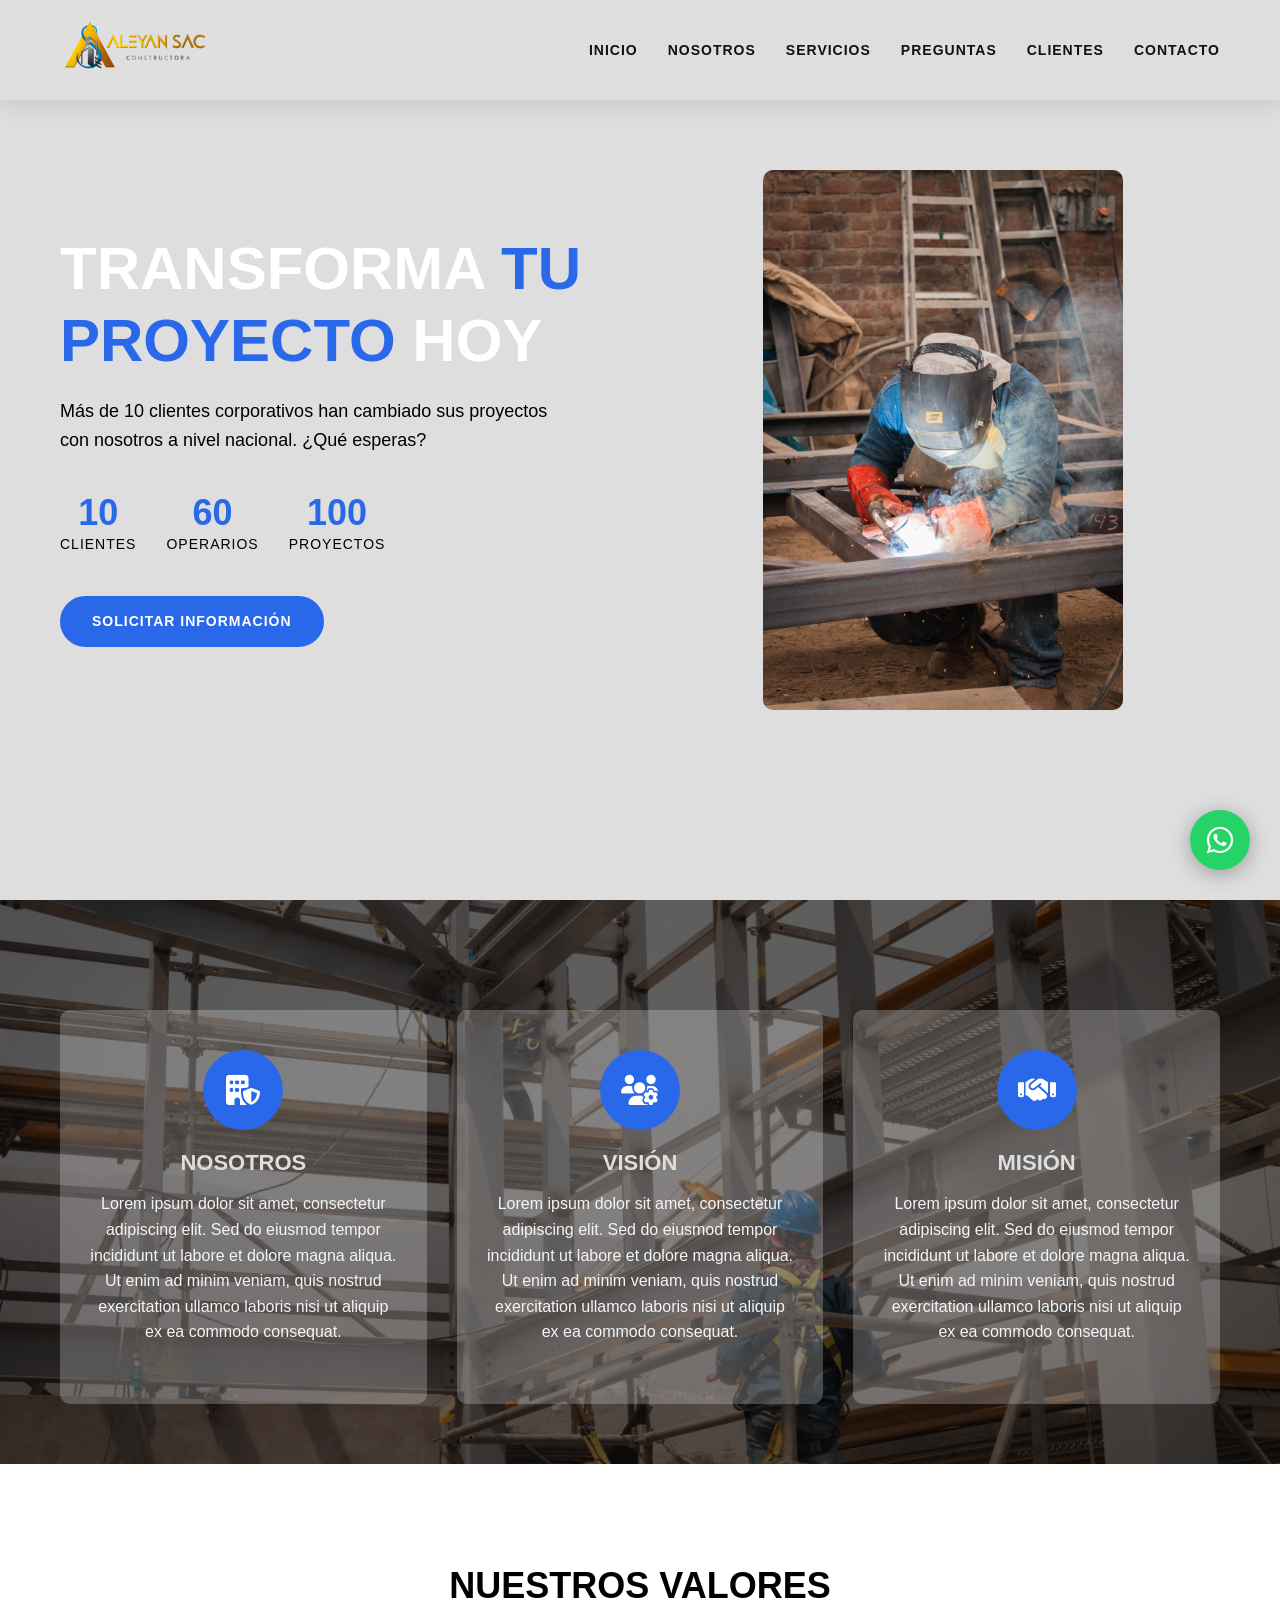
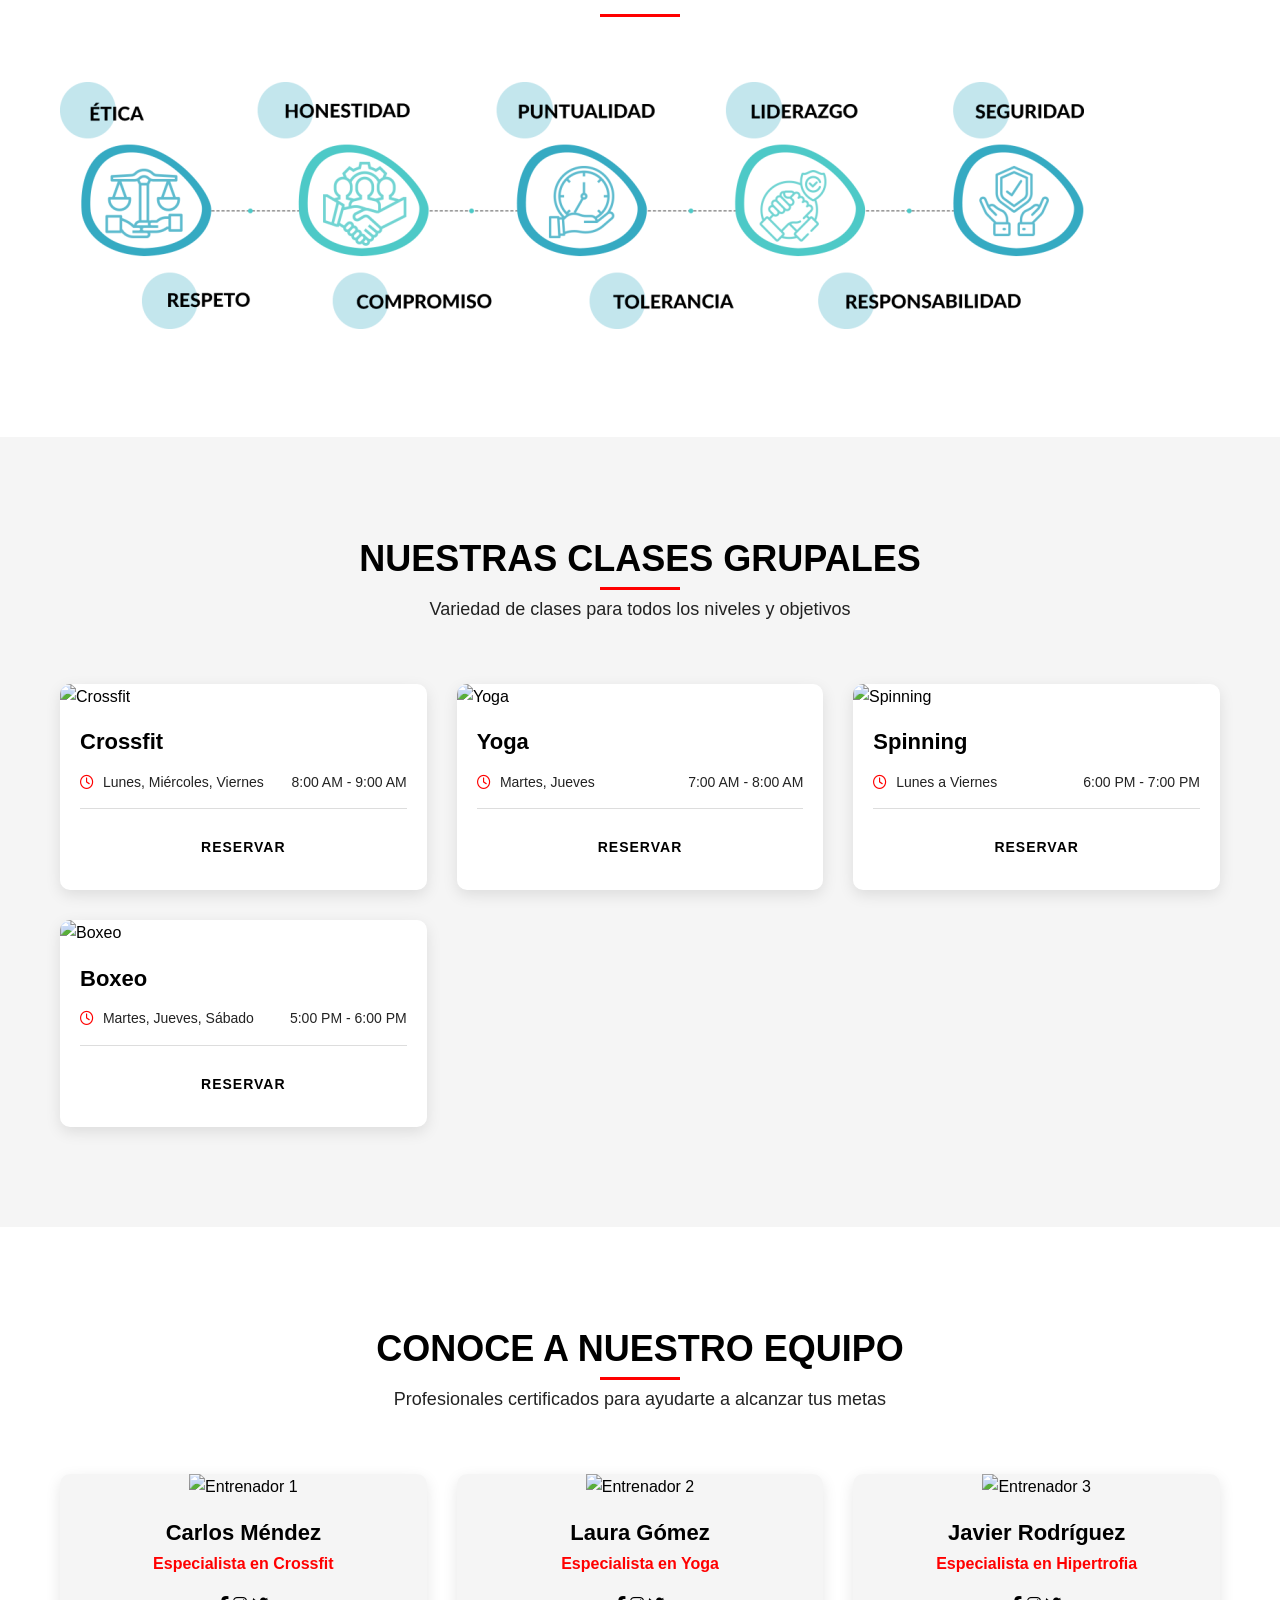
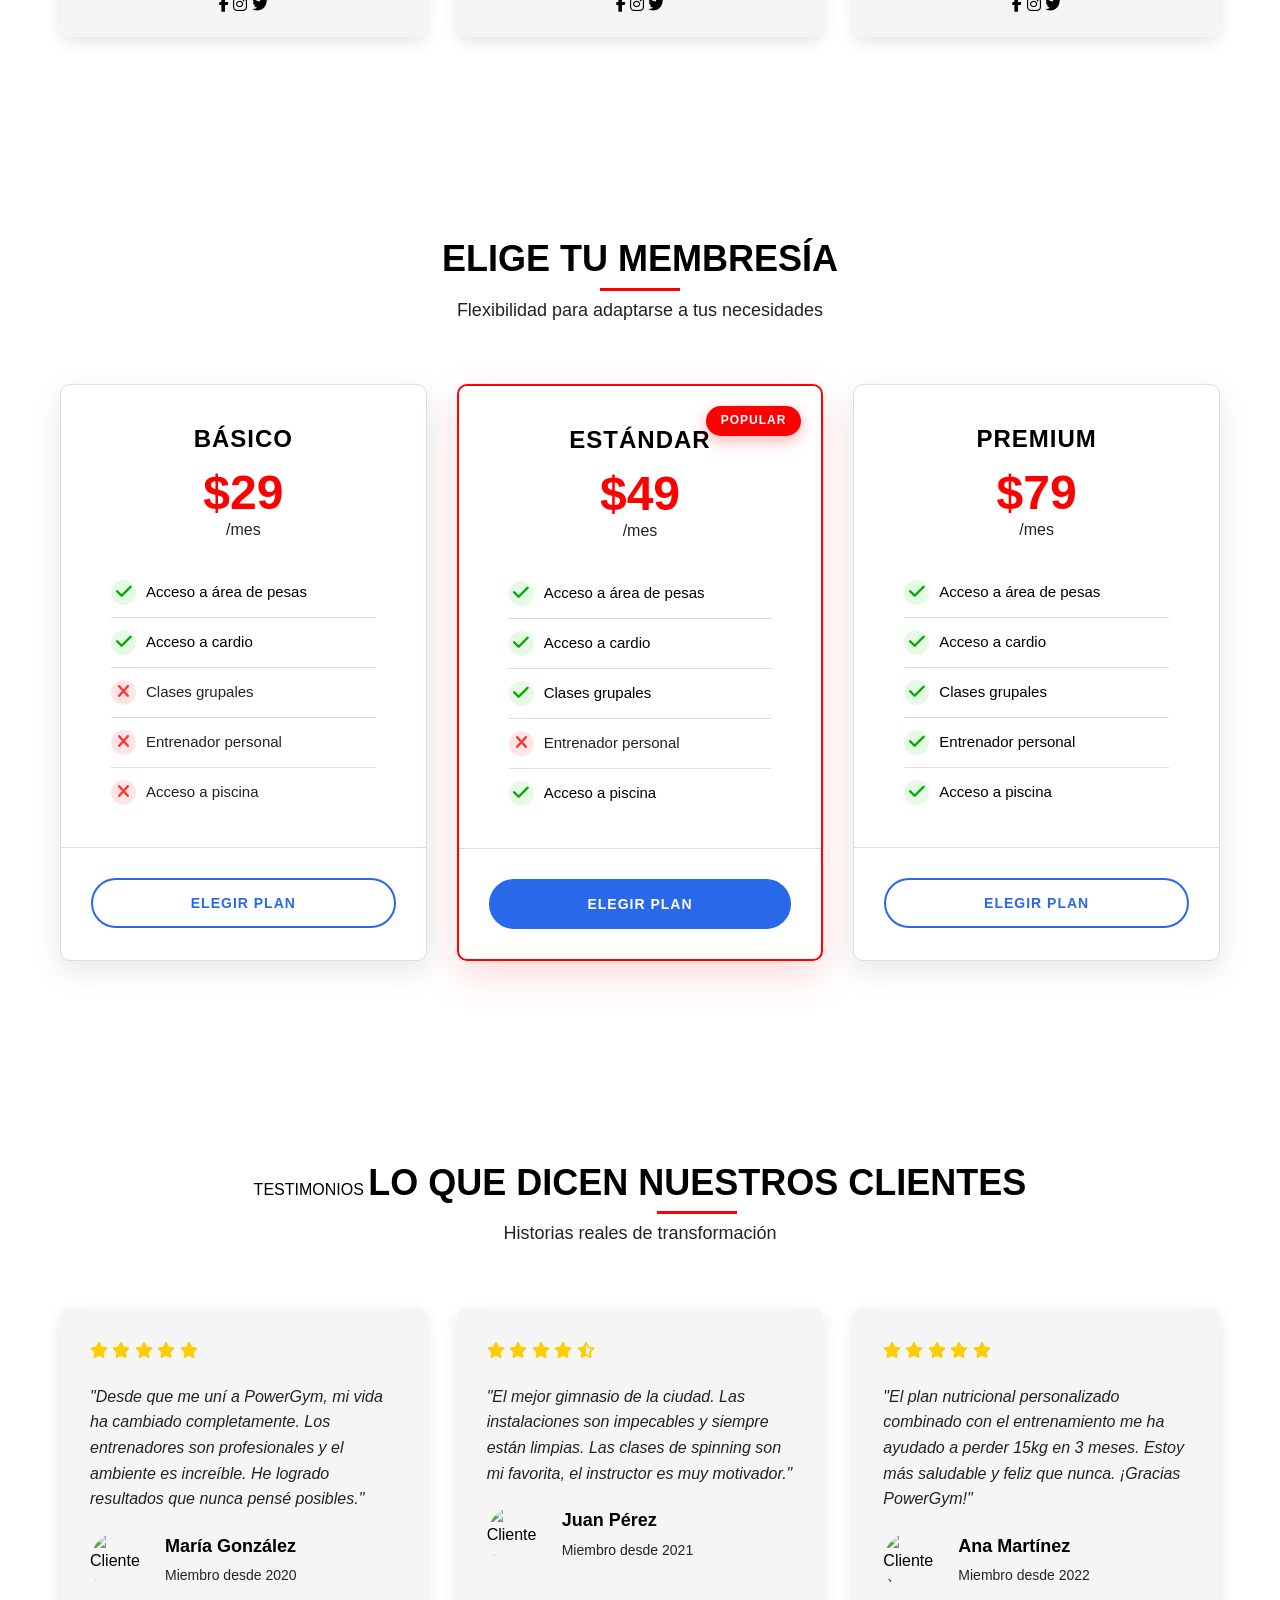
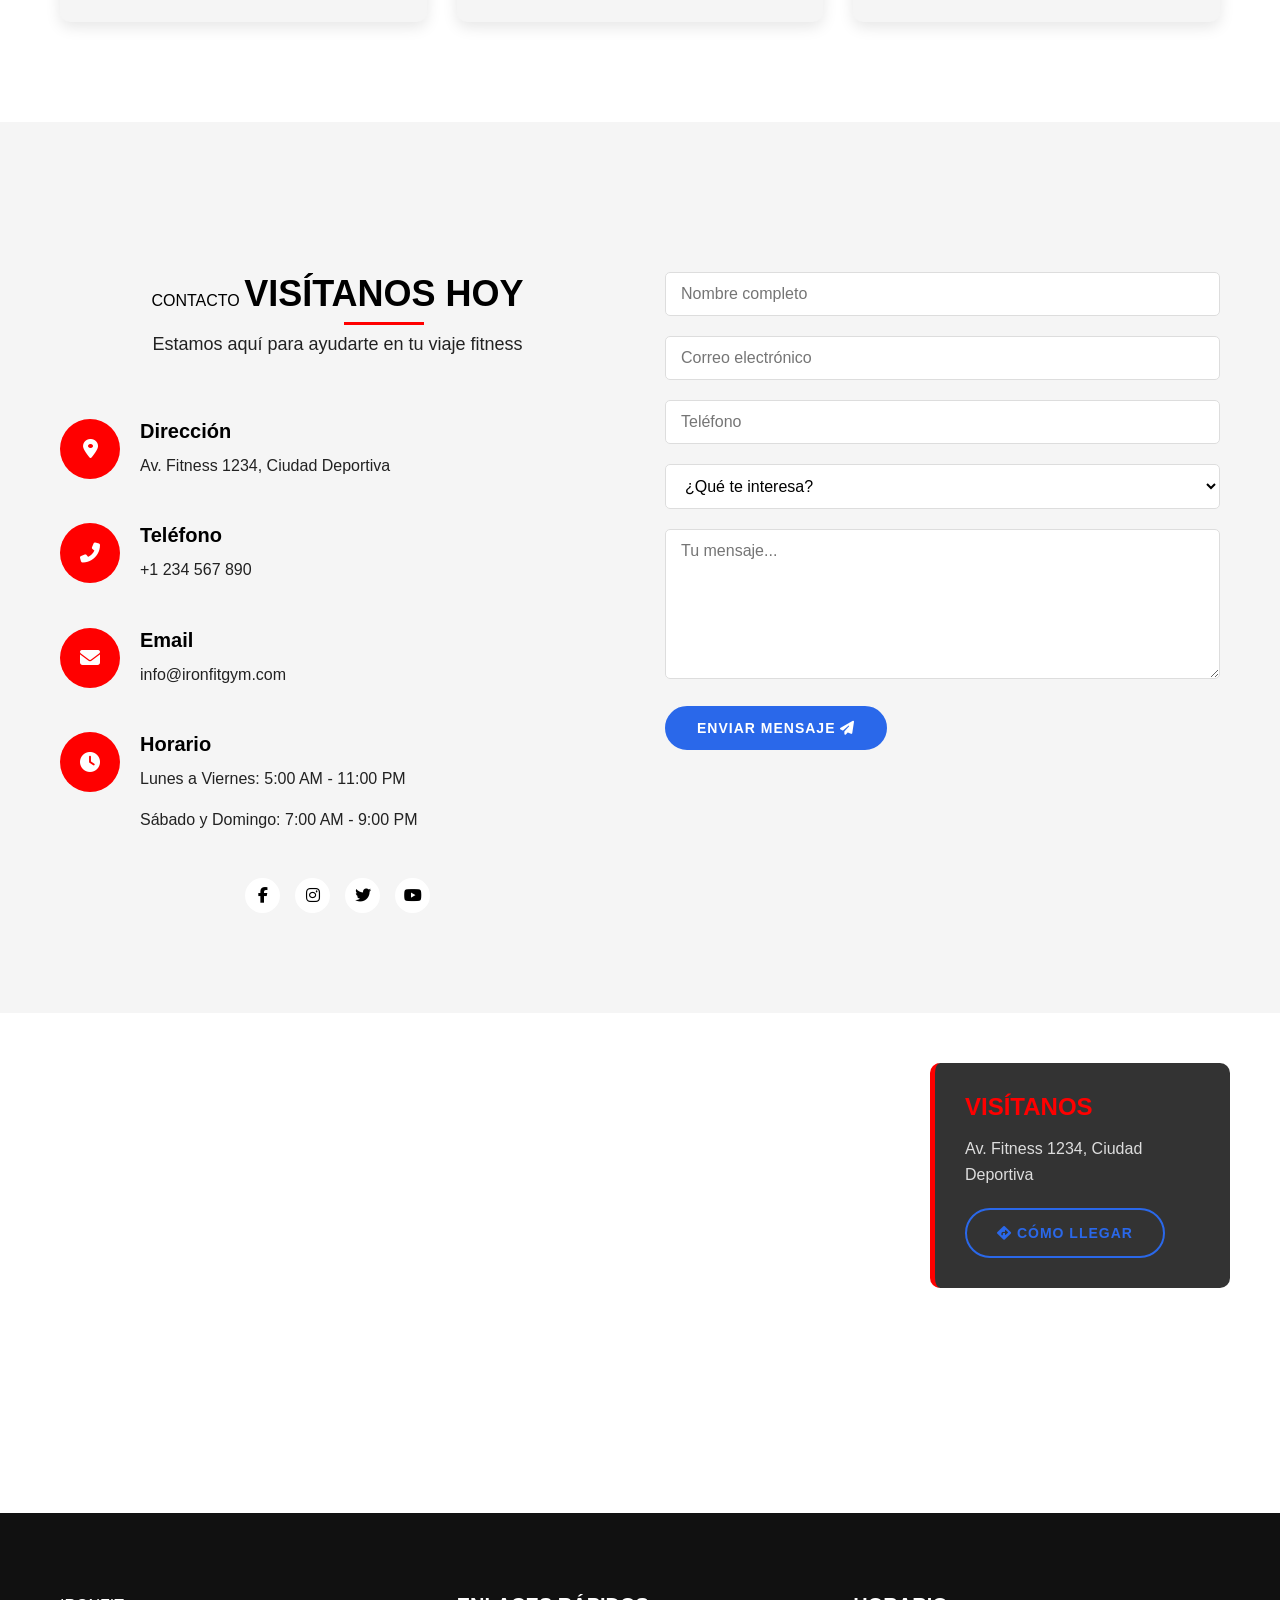
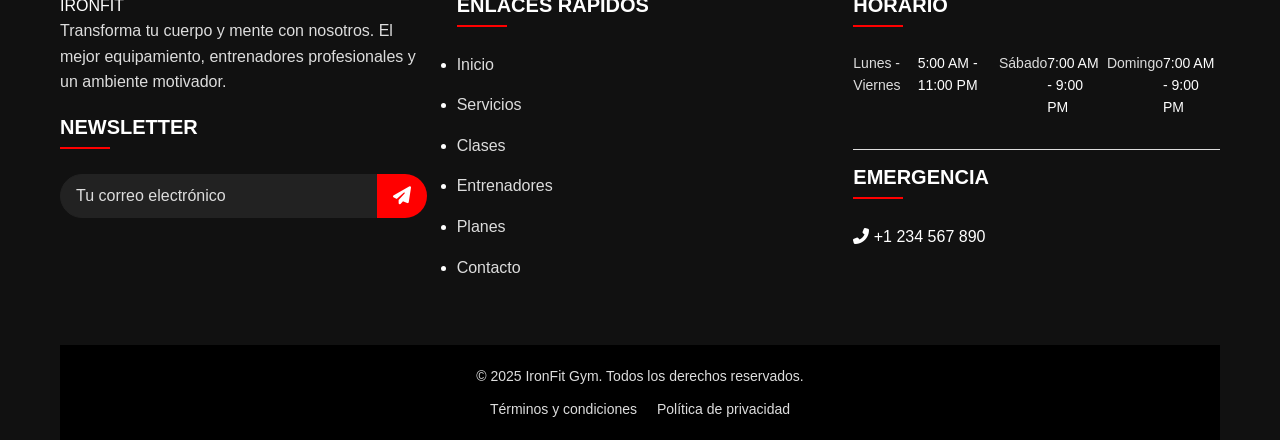
==== commit 4f59e005: "dev(req): modify landing" ====
--- a/index.html
+++ b/index.html
@@ -1,540 +1,637 @@
 <!DOCTYPE html>
+
+<!-- rgb(222, 222, 222); -->
 <html lang="es">
-<head>
-    <meta charset="UTF-8">
-    <meta name="viewport" content="width=device-width, initial-scale=1.0">
+  <head>
+    <meta charset="UTF-8" />
+    <meta name="viewport" content="width=device-width, initial-scale=1.0" />
     <title>IronFit Gym - Transforma tu cuerpo</title>
-    <link rel="stylesheet" href="https://cdnjs.cloudflare.com/ajax/libs/font-awesome/6.4.0/css/all.min.css">
-    <link href="https://unpkg.com/aos@2.3.1/dist/aos.css" rel="stylesheet">
-    <link rel="stylesheet" href="estilo.css">
-</head>
-<body>
+    <link
+      rel="stylesheet"
+      href="https://cdnjs.cloudflare.com/ajax/libs/font-awesome/6.4.0/css/all.min.css"
+    />
+    <link href="https://unpkg.com/aos@2.3.1/dist/aos.css" rel="stylesheet" />
+    <link rel="stylesheet" href="estilo.css" />
+  </head>
+  <body>
     <!-- WhatsApp Float Button -->
-    <a href="https://wa.me/1234567890" class="whatsapp-float pulse" target="_blank">
-        <i class="fab fa-whatsapp"></i>
+    <a
+      href="https://wa.me/1234567890"
+      class="whatsapp-float pulse"
+      target="_blank"
+    >
+      <i class="fab fa-whatsapp"></i>
     </a>
 
     <!-- Header -->
     <header class="header">
-        <div class="container">
-            <div class="logo">
-                <a href="#"><span>IRON</span>FIT</a>
-            </div>
-            <nav class="navbar">
-                <ul>
-                    <li><a href="#inicio">Inicio</a></li>
-                    <li><a href="#servicios">Servicios</a></li>
-                    <li><a href="#clases">Clases</a></li>
-                    <li><a href="#entrenadores">Entrenadores</a></li>
-                    <li><a href="#planes">Planes</a></li>
-                    <li><a href="#testimonios">Testimonios</a></li>
-                    <li><a href="#contacto">Contacto</a></li>
-                </ul>
-                <div class="hamburger">
-                    <span></span>
-                    <span></span>
-                    <span></span>
-                </div>
-            </nav>
-        </div>
+      <div class="container">
+        <div class="logo">
+          <img src="images/logo-aleyan2.png" alt="logo" class="logo" />
+        </div>
+        <nav class="navbar">
+          <ul>
+            <li><a href="#inicio">Inicio</a></li>
+            <li><a href="#nosotros">Nosotros</a></li>
+            <li><a href="#servicios">Servicios</a></li>
+            <li><a href="#preguntas">Preguntas</a></li>
+            <li><a href="#clientes">Clientes</a></li>
+            <li><a href="#contacto">Contacto</a></li>
+          </ul>
+          <div class="hamburger">
+            <span></span>
+            <span></span>
+            <span></span>
+          </div>
+        </nav>
+      </div>
     </header>
 
     <!-- Hero Section -->
     <section id="inicio" class="hero">
-        <div class="container">
-            <div class="hero-content" data-aos="fade-right">
-                <h1>TRANSFORMA <span>TU VIDA</span> HOY</h1>
-                <p class="subtitle">Más de 10,000 miembros han cambiado sus vidas con nosotros. ¿Qué esperas?</p>
-                <div class="hero-stats">
-                    <div class="stat-item">
-                        <span class="stat-number" data-count="15">0</span>
-                        <span class="stat-text">Entrenadores</span>
-                    </div>
-                    <div class="stat-item">
-                        <span class="stat-number" data-count="25">0</span>
-                        <span class="stat-text">Clases</span>
-                    </div>
-                    <div class="stat-item">
-                        <span class="stat-number" data-count="10000">0</span>
-                        <span class="stat-text">Miembros</span>
-                    </div>
-                </div>
-                <div class="hero-buttons">
-                    <a href="#planes" class="btn btn-primary">ÚNETE AHORA</a>
-                    <a href="#clases" class="btn btn-outline">VER CLASES</a>
-                </div>
-            </div>
-            <div class="hero-image" data-aos="fade-left">
-                <img src="https://images.unsplash.com/photo-1571019613454-1cb2f99b2d8b?ixlib=rb-1.2.1&auto=format&fit=crop&w=800&q=80" alt="Entrenamiento en gimnasio">
-                <div class="image-overlay"></div>
-            </div>
-        </div>
-        <div class="hero-red-bar"></div>
+      <div class="container">
+        <div class="hero-content" data-aos="fade-right">
+          <h1>TRANSFORMA <span>TU PROYECTO</span> HOY</h1>
+          <p class="subtitle">
+            Más de 10 clientes corporativos han cambiado sus proyectos con
+            nosotros a nivel nacional. ¿Qué esperas?
+          </p>
+          <div class="hero-stats">
+            <div class="stat-item">
+              <span class="stat-number" data-count="10">0</span>
+              <span class="stat-text">CLIENTES</span>
+            </div>
+            <div class="stat-item">
+              <span class="stat-number" data-count="60">0</span>
+              <span class="stat-text">OPERARIOS</span>
+            </div>
+            <div class="stat-item">
+              <span class="stat-number" data-count="100">0</span>
+              <span class="stat-text">PROYECTOS</span>
+            </div>
+          </div>
+          <div class="hero-buttons">
+            <a href="#planes" class="btn btn-primary">Solicitar Información</a>
+            <!-- <a href="#clases" class="btn btn-outline">VER CLASES</a> -->
+          </div>
+        </div>
+        <div class="hero-image" data-aos="fade-left">
+          <img src="images/IMG_1632.jpg" alt="Operario en función" />
+          <div class="image-overlay"></div>
+        </div>
+      </div>
+      <div class="hero-red-bar"></div>
     </section>
 
     <!-- Servicios Section -->
-    <section id="servicios" class="servicios section-padding">
-        <div class="container">
-            <div class="section-title" data-aos="fade-up">
-        
-                <h2>LO QUE <span>OF RECEMOS</span></h2>
-                <p>Equipamiento de última generación y profesionales certificados</p>
-            </div>
-            <div class="servicios-grid">
-                               <div class="servicio-card" data-aos="fade-up" data-aos-delay="100">
-                    <div class="icon">
-                        <i class="fas fa-dumbbell"></i>
-                    </div>
-                    <h3>Entrenamiento Personalizado</h3>
-                    <p>Programas diseñados específicamente para tus necesidades y objetivos.</p>
-                </div>
-                <div class="servicio-card" data-aos="fade-up" data-aos-delay="200">
-                    <div class="icon">
-                        <i class="fas fa-heartbeat"></i>
-                    </div>
-                    <h3>Cardio Zone</h3>
-                    <p>Área equipada con las mejores máquinas cardiovasculares para quemar calorías.</p>
-                </div>
-                <div class="servicio-card" data-aos="fade-up" data-aos-delay="300">
-                    <div class="icon">
-                        <i class="fas fa-weight"></i>
-                    </div>
-                    <h3>Área de Pesas</h3>
-                    <p>Equipos profesionales para desarrollar fuerza y masa muscular.</p>
-                </div>
-                <div class="servicio-card" data-aos="fade-up" data-aos-delay="400">
-                    <div class="icon">
-                        <i class="fas fa-swimming-pool"></i>
-                    </div>
-                    <h3>Piscina</h3>
-                    <p>Clases de natación y aquagym en nuestra piscina climatizada.</p>
-                </div>
-                <div class="servicio-card" data-aos="fade-up" data-aos-delay="500">
-                    <div class="icon">
-                        <i class="fas fa-spa"></i>
-                    </div>
-                    <h3>Spa y Sauna</h3>
-                    <p>Relájate después del entrenamiento en nuestro área de bienestar.</p>
-                </div>
-                <div class="servicio-card" data-aos="fade-up" data-aos-delay="600">
-                    <div class="icon">
-                        <i class="fas fa-utensils"></i>
-                    </div>
-                    <h3>Asesoría Nutricional</h3>
-                    <p>Planificación alimenticia personalizada para complementar tu entrenamiento.</p>
-                </div>
-            </div>
+    <section id="nosotros" class="servicios section-padding">
+      <div class="container">
+        <!-- <div class="section-title" data-aos="fade-up">
+           <h2>LO QUE <span>OFRECEMOS</span></h2> -->
+          <!-- <p>
+            Somos una empresa peruana con más de 3 años brindando soluciones en
+            arquitectura, ingeniería, construcción y gestión de proyectos.
+          </p> 
+        </div> -->
+        <div class="servicios-grid">
+          <div class="servicio-card" data-aos="fade-up" data-aos-delay="100">
+            <div class="icon">
+              <i class="fa-solid fa-building-shield"></i>
+            </div>
+            <h3>NOSOTROS</h3>
+            <p>
+              Lorem ipsum dolor sit amet, consectetur adipiscing elit. Sed do
+              eiusmod tempor incididunt ut labore et dolore magna aliqua. Ut
+              enim ad minim veniam, quis nostrud exercitation ullamco laboris
+              nisi ut aliquip ex ea commodo consequat.
+            </p>
+          </div>
+          <div class="servicio-card" data-aos="fade-up" data-aos-delay="200">
+            <div class="icon">
+              <i class="fa-solid fa-users-gear"></i>
+            </div>
+            <h3>VISIÓN</h3>
+            <p>
+              Lorem ipsum dolor sit amet, consectetur adipiscing elit. Sed do
+              eiusmod tempor incididunt ut labore et dolore magna aliqua. Ut
+              enim ad minim veniam, quis nostrud exercitation ullamco laboris
+              nisi ut aliquip ex ea commodo consequat.
+            </p>
+          </div>
+          <div class="servicio-card" data-aos="fade-up" data-aos-delay="300">
+            <div class="icon">
+              <i class="fa-solid fa-handshake"></i>
+            </div>
+            <h3>MISIÓN</h3>
+            <p>
+              Lorem ipsum dolor sit amet, consectetur adipiscing elit. Sed do
+              eiusmod tempor incididunt ut labore et dolore magna aliqua. Ut
+              enim ad minim veniam, quis nostrud exercitation ullamco laboris
+              nisi ut aliquip ex ea commodo consequat.
+            </p>
+          </div>
+        </div>
+      </div>
+
+
+    </section>
+
+    <section id="valores" class="valores section-padding">
+      <div class="container">
+        <div class="section-title" data-aos="fade-up">
+                <h2>NUESTROS VALORES</h2>
+        </div>
+            <img src="images/VALORES.png" alt="Descripción de la imagen">
         </div>
     </section>
 
     <!-- Clases Section -->
     <section id="clases" class="clases section-padding">
-        <div class="container">
-            <div class="section-title" data-aos="fade-up">
-                <h2>NUESTRAS <span>CLASES GRUPALES</span></h2>
-                <p>Variedad de clases para todos los niveles y objetivos</p>
-            </div>
-            <div class="clases-grid">
-                                <div class="clase-card" data-aos="fade-up" data-aos-delay="100">
-                    <img src="https://images.unsplash.com/photo-1571019613454-1cb2f99b2d8b?ixlib=rb-1.2.1&auto=format&fit=crop&w=500&q=60" alt="Crossfit">
-                    <div class="clase-info">
-                        <h3>Crossfit</h3>
-                        <div class="horario">
-                            <span><i class="far fa-clock"></i> Lunes, Miércoles, Viernes</span>
-                            <span>8:00 AM - 9:00 AM</span>
-                        </div>
-                        <a href="#" class="btn btn-small">RESERVAR</a>
-                    </div>
-                </div>
-                <div class="clase-card" data-aos="fade-up" data-aos-delay="200">
-                    <img src="https://images.unsplash.com/photo-1545205597-3d9d02c29597?ixlib=rb-1.2.1&auto=format&fit=crop&w=500&q=60" alt="Yoga">
-                    <div class="clase-info">
-                        <h3>Yoga</h3>
-                        <div class="horario">
-                            <span><i class="far fa-clock"></i> Martes, Jueves</span>
-                            <span>7:00 AM - 8:00 AM</span>
-                        </div>
-                        <a href="#" class="btn btn-small">RESERVAR</a>
-                    </div>
-                </div>
-                <div class="clase-card" data-aos="fade-up" data-aos-delay="300">
-                    <img src="https://images.unsplash.com/photo-1571019614242-c5c5dee9f50b?ixlib=rb-1.2.1&auto=format&fit=crop&w=500&q=60" alt="Spinning">
-                    <div class="clase-info">
-                        <h3>Spinning</h3>
-                        <div class="horario">
-                            <span><i class="far fa-clock"></i> Lunes a Viernes</span>
-                            <span>6:00 PM - 7:00 PM</span>
-                        </div>
-                        <a href="#" class="btn btn-small">RESERVAR</a>
-                    </div>
-                </div>
-                <div class="clase-card" data-aos="fade-up" data-aos-delay="400">
-                    <img src="https://images.unsplash.com/photo-1538805060514-97d9cc17730c?ixlib=rb-1.2.1&auto=format&fit=crop&w=500&q=60" alt="Boxeo">
-                    <div class="clase-info">
-                        <h3>Boxeo</h3>
-                        <div class="horario">
-                            <span><i class="far fa-clock"></i> Martes, Jueves, Sábado</span>
-                            <span>5:00 PM - 6:00 PM</span>
-                        </div>
-                        <a href="#" class="btn btn-small">RESERVAR</a>
-                    </div>
-                </div>
-            </div>
-        </div>
+      <div class="container">
+        <div class="section-title" data-aos="fade-up">
+          <h2>NUESTRAS <span>CLASES GRUPALES</span></h2>
+          <p>Variedad de clases para todos los niveles y objetivos</p>
+        </div>
+        <div class="clases-grid">
+          <div class="clase-card" data-aos="fade-up" data-aos-delay="100">
+            <img
+              src="https://images.unsplash.com/photo-1571019613454-1cb2f99b2d8b?ixlib=rb-1.2.1&auto=format&fit=crop&w=500&q=60"
+              alt="Crossfit"
+            />
+            <div class="clase-info">
+              <h3>Crossfit</h3>
+              <div class="horario">
+                <span
+                  ><i class="far fa-clock"></i> Lunes, Miércoles, Viernes</span
+                >
+                <span>8:00 AM - 9:00 AM</span>
+              </div>
+              <a href="#" class="btn btn-small">RESERVAR</a>
+            </div>
+          </div>
+          <div class="clase-card" data-aos="fade-up" data-aos-delay="200">
+            <img
+              src="https://images.unsplash.com/photo-1545205597-3d9d02c29597?ixlib=rb-1.2.1&auto=format&fit=crop&w=500&q=60"
+              alt="Yoga"
+            />
+            <div class="clase-info">
+              <h3>Yoga</h3>
+              <div class="horario">
+                <span><i class="far fa-clock"></i> Martes, Jueves</span>
+                <span>7:00 AM - 8:00 AM</span>
+              </div>
+              <a href="#" class="btn btn-small">RESERVAR</a>
+            </div>
+          </div>
+          <div class="clase-card" data-aos="fade-up" data-aos-delay="300">
+            <img
+              src="https://images.unsplash.com/photo-1571019614242-c5c5dee9f50b?ixlib=rb-1.2.1&auto=format&fit=crop&w=500&q=60"
+              alt="Spinning"
+            />
+            <div class="clase-info">
+              <h3>Spinning</h3>
+              <div class="horario">
+                <span><i class="far fa-clock"></i> Lunes a Viernes</span>
+                <span>6:00 PM - 7:00 PM</span>
+              </div>
+              <a href="#" class="btn btn-small">RESERVAR</a>
+            </div>
+          </div>
+          <div class="clase-card" data-aos="fade-up" data-aos-delay="400">
+            <img
+              src="https://images.unsplash.com/photo-1538805060514-97d9cc17730c?ixlib=rb-1.2.1&auto=format&fit=crop&w=500&q=60"
+              alt="Boxeo"
+            />
+            <div class="clase-info">
+              <h3>Boxeo</h3>
+              <div class="horario">
+                <span><i class="far fa-clock"></i> Martes, Jueves, Sábado</span>
+                <span>5:00 PM - 6:00 PM</span>
+              </div>
+              <a href="#" class="btn btn-small">RESERVAR</a>
+            </div>
+          </div>
+        </div>
+      </div>
     </section>
 
     <!-- Entrenadores Section -->
     <section id="entrenadores" class="entrenadores section-padding">
-        <div class="container">
-            <div class="section-title" data-aos="fade-up">
-                <h2>CONOCE A <span>NUESTRO EQUIPO</span></h2>
-                <p>Profesionales certificados para ayudarte a alcanzar tus metas</p>
-            </div>
-            <div class="entrenadores-slider">
-                                <div class="entrenador-card" data-aos="fade-up" data-aos-delay="100">
-                    <img src="https://images.unsplash.com/photo-1571019613454-1cb2f99b2d8b?ixlib=rb-1.2.1&auto=format&fit=crop&w=500&q=60" alt="Entrenador 1">
-                    <div class="entrenador-info">
-                        <h3>Carlos Méndez</h3>
-                        <span>Especialista en Crossfit</span>
-                        <div class="social">
-                            <a href="#"><i class="fab fa-facebook-f"></i></a>
-                            <a href="#"><i class="fab fa-instagram"></i></a>
-                            <a href="#"><i class="fab fa-twitter"></i></a>
-                        </div>
-                    </div>
-                </div>
-                <div class="entrenador-card" data-aos="fade-up" data-aos-delay="200">
-                    <img src="https://images.unsplash.com/photo-1545167622-3a6ac756afa4?ixlib=rb-1.2.1&auto=format&fit=crop&w=500&q=60" alt="Entrenador 2">
-                    <div class="entrenador-info">
-                        <h3>Laura Gómez</h3>
-                        <span>Especialista en Yoga</span>
-                        <div class="social">
-                            <a href="#"><i class="fab fa-facebook-f"></i></a>
-                            <a href="#"><i class="fab fa-instagram"></i></a>
-                            <a href="#"><i class="fab fa-twitter"></i></a>
-                        </div>
-                    </div>
-                </div>
-                <div class="entrenador-card" data-aos="fade-up" data-aos-delay="300">
-                    <img src="https://images.unsplash.com/photo-1517836357463-d25dfeac3438?ixlib=rb-1.2.1&auto=format&fit=crop&w=500&q=60" alt="Entrenador 3">
-                    <div class="entrenador-info">
-                        <h3>Javier Rodríguez</h3>
-                        <span>Especialista en Hipertrofia</span>
-                        <div class="social">
-                            <a href="#"><i class="fab fa-facebook-f"></i></a>
-                            <a href="#"><i class="fab fa-instagram"></i></a>
-                            <a href="#"><i class="fab fa-twitter"></i></a>
-                        </div>
-                    </div>
-                </div>
-            </div>
-        </div>
+      <div class="container">
+        <div class="section-title" data-aos="fade-up">
+          <h2>CONOCE A <span>NUESTRO EQUIPO</span></h2>
+          <p>Profesionales certificados para ayudarte a alcanzar tus metas</p>
+        </div>
+        <div class="entrenadores-slider">
+          <div class="entrenador-card" data-aos="fade-up" data-aos-delay="100">
+            <img
+              src="https://images.unsplash.com/photo-1571019613454-1cb2f99b2d8b?ixlib=rb-1.2.1&auto=format&fit=crop&w=500&q=60"
+              alt="Entrenador 1"
+            />
+            <div class="entrenador-info">
+              <h3>Carlos Méndez</h3>
+              <span>Especialista en Crossfit</span>
+              <div class="social">
+                <a href="#"><i class="fab fa-facebook-f"></i></a>
+                <a href="#"><i class="fab fa-instagram"></i></a>
+                <a href="#"><i class="fab fa-twitter"></i></a>
+              </div>
+            </div>
+          </div>
+          <div class="entrenador-card" data-aos="fade-up" data-aos-delay="200">
+            <img
+              src="https://images.unsplash.com/photo-1545167622-3a6ac756afa4?ixlib=rb-1.2.1&auto=format&fit=crop&w=500&q=60"
+              alt="Entrenador 2"
+            />
+            <div class="entrenador-info">
+              <h3>Laura Gómez</h3>
+              <span>Especialista en Yoga</span>
+              <div class="social">
+                <a href="#"><i class="fab fa-facebook-f"></i></a>
+                <a href="#"><i class="fab fa-instagram"></i></a>
+                <a href="#"><i class="fab fa-twitter"></i></a>
+              </div>
+            </div>
+          </div>
+          <div class="entrenador-card" data-aos="fade-up" data-aos-delay="300">
+            <img
+              src="https://images.unsplash.com/photo-1517836357463-d25dfeac3438?ixlib=rb-1.2.1&auto=format&fit=crop&w=500&q=60"
+              alt="Entrenador 3"
+            />
+            <div class="entrenador-info">
+              <h3>Javier Rodríguez</h3>
+              <span>Especialista en Hipertrofia</span>
+              <div class="social">
+                <a href="#"><i class="fab fa-facebook-f"></i></a>
+                <a href="#"><i class="fab fa-instagram"></i></a>
+                <a href="#"><i class="fab fa-twitter"></i></a>
+              </div>
+            </div>
+          </div>
+        </div>
+      </div>
     </section>
 
     <!-- Planes Section -->
     <section id="planes" class="planes section-padding">
-  <div class="container">
-    <div class="section-title" data-aos="fade-up">
-      <h2>ELIGE TU <span>MEMBRESÍA</span></h2>
-      <p>Flexibilidad para adaptarse a tus necesidades</p>
-    </div>
-    
-    <div class="planes-grid">
-      <!-- Plan Básico -->
-      <div class="plan-card" data-aos="fade-up" data-aos-delay="100">
-        <div class="plan-header">
-          <h3>BÁSICO</h3>
-          <div class="plan-price">
-            <span class="price">$29</span>
-            <span class="period">/mes</span>
-          </div>
-          <div class="plan-features">
-            <ul>
-              <li><i class="fas fa-check"></i> Acceso a área de pesas</li>
-              <li><i class="fas fa-check"></i> Acceso a cardio</li>
-              <li class="disabled"><i class="fas fa-times"></i> Clases grupales</li>
-              <li class="disabled"><i class="fas fa-times"></i> Entrenador personal</li>
-              <li class="disabled"><i class="fas fa-times"></i> Acceso a piscina</li>
-            </ul>
-          </div>
-        </div>
-        <div class="plan-footer">
-          <a href="#" class="btn btn-outline">ELEGIR PLAN</a>
-        </div>
-      </div>
-      
-      <!-- Plan Estándar (Popular) -->
-      <div class="plan-card popular" data-aos="fade-up" data-aos-delay="200">
-        <div class="popular-badge">POPULAR</div>
-        <div class="plan-header">
-          <h3>ESTÁNDAR</h3>
-          <div class="plan-price">
-            <span class="price">$49</span>
-            <span class="period">/mes</span>
-          </div>
-          <div class="plan-features">
-            <ul>
-              <li><i class="fas fa-check"></i> Acceso a área de pesas</li>
-              <li><i class="fas fa-check"></i> Acceso a cardio</li>
-              <li><i class="fas fa-check"></i> Clases grupales</li>
-              <li class="disabled"><i class="fas fa-times"></i> Entrenador personal</li>
-              <li><i class="fas fa-check"></i> Acceso a piscina</li>
-            </ul>
-          </div>
-        </div>
-        <div class="plan-footer">
-          <a href="#" class="btn btn-primary">ELEGIR PLAN</a>
-        </div>
-      </div>
-      
-      <!-- Plan Premium -->
-      <div class="plan-card" data-aos="fade-up" data-aos-delay="300">
-        <div class="plan-header">
-          <h3>PREMIUM</h3>
-          <div class="plan-price">
-            <span class="price">$79</span>
-            <span class="period">/mes</span>
-          </div>
-          <div class="plan-features">
-            <ul>
-              <li><i class="fas fa-check"></i> Acceso a área de pesas</li>
-              <li><i class="fas fa-check"></i> Acceso a cardio</li>
-              <li><i class="fas fa-check"></i> Clases grupales</li>
-              <li><i class="fas fa-check"></i> Entrenador personal</li>
-              <li><i class="fas fa-check"></i> Acceso a piscina</li>
-            </ul>
-          </div>
-        </div>
-        <div class="plan-footer">
-          <a href="#" class="btn btn-outline">ELEGIR PLAN</a>
-        </div>
-      </div>
-    </div>
-  </div>
-</section>
+      <div class="container">
+        <div class="section-title" data-aos="fade-up">
+          <h2>ELIGE TU <span>MEMBRESÍA</span></h2>
+          <p>Flexibilidad para adaptarse a tus necesidades</p>
+        </div>
+
+        <div class="planes-grid">
+          <!-- Plan Básico -->
+          <div class="plan-card" data-aos="fade-up" data-aos-delay="100">
+            <div class="plan-header">
+              <h3>BÁSICO</h3>
+              <div class="plan-price">
+                <span class="price">$29</span>
+                <span class="period">/mes</span>
+              </div>
+              <div class="plan-features">
+                <ul>
+                  <li><i class="fas fa-check"></i> Acceso a área de pesas</li>
+                  <li><i class="fas fa-check"></i> Acceso a cardio</li>
+                  <li class="disabled">
+                    <i class="fas fa-times"></i> Clases grupales
+                  </li>
+                  <li class="disabled">
+                    <i class="fas fa-times"></i> Entrenador personal
+                  </li>
+                  <li class="disabled">
+                    <i class="fas fa-times"></i> Acceso a piscina
+                  </li>
+                </ul>
+              </div>
+            </div>
+            <div class="plan-footer">
+              <a href="#" class="btn btn-outline">ELEGIR PLAN</a>
+            </div>
+          </div>
+
+          <!-- Plan Estándar (Popular) -->
+          <div
+            class="plan-card popular"
+            data-aos="fade-up"
+            data-aos-delay="200"
+          >
+            <div class="popular-badge">POPULAR</div>
+            <div class="plan-header">
+              <h3>ESTÁNDAR</h3>
+              <div class="plan-price">
+                <span class="price">$49</span>
+                <span class="period">/mes</span>
+              </div>
+              <div class="plan-features">
+                <ul>
+                  <li><i class="fas fa-check"></i> Acceso a área de pesas</li>
+                  <li><i class="fas fa-check"></i> Acceso a cardio</li>
+                  <li><i class="fas fa-check"></i> Clases grupales</li>
+                  <li class="disabled">
+                    <i class="fas fa-times"></i> Entrenador personal
+                  </li>
+                  <li><i class="fas fa-check"></i> Acceso a piscina</li>
+                </ul>
+              </div>
+            </div>
+            <div class="plan-footer">
+              <a href="#" class="btn btn-primary">ELEGIR PLAN</a>
+            </div>
+          </div>
+
+          <!-- Plan Premium -->
+          <div class="plan-card" data-aos="fade-up" data-aos-delay="300">
+            <div class="plan-header">
+              <h3>PREMIUM</h3>
+              <div class="plan-price">
+                <span class="price">$79</span>
+                <span class="period">/mes</span>
+              </div>
+              <div class="plan-features">
+                <ul>
+                  <li><i class="fas fa-check"></i> Acceso a área de pesas</li>
+                  <li><i class="fas fa-check"></i> Acceso a cardio</li>
+                  <li><i class="fas fa-check"></i> Clases grupales</li>
+                  <li><i class="fas fa-check"></i> Entrenador personal</li>
+                  <li><i class="fas fa-check"></i> Acceso a piscina</li>
+                </ul>
+              </div>
+            </div>
+            <div class="plan-footer">
+              <a href="#" class="btn btn-outline">ELEGIR PLAN</a>
+            </div>
+          </div>
+        </div>
+      </div>
+    </section>
 
     <!-- Testimonios Section -->
     <section id="testimonios" class="testimonios section-padding">
-        <div class="container">
-            <div class="section-title" data-aos="fade-up">
-                <span class="title-tag">TESTIMONIOS</span>
-                <h2>LO QUE DICEN <span>NUESTROS CLIENTES</span></h2>
-                <p>Historias reales de transformación</p>
-            </div>
-            <div class="testimonios-slider">
-                               <div class="testimonio-card" data-aos="fade-up" data-aos-delay="100">
-                    <div class="testimonio-content">
-                        <div class="rating">
-                            <i class="fas fa-star"></i>
-                            <i class="fas fa-star"></i>
-                            <i class="fas fa-star"></i>
-                            <i class="fas fa-star"></i>
-                            <i class="fas fa-star"></i>
-                        </div>
-                        <p>"Desde que me uní a PowerGym, mi vida ha cambiado completamente. Los entrenadores son profesionales y el ambiente es increíble. He logrado resultados que nunca pensé posibles."</p>
-                        <div class="cliente-info">
-                            <img src="https://randomuser.me/api/portraits/women/32.jpg" alt="Cliente 1">
-                            <div>
-                                <h4>María González</h4>
-                                <span>Miembro desde 2020</span>
-                            </div>
-                        </div>
-                    </div>
+      <div class="container">
+        <div class="section-title" data-aos="fade-up">
+          <span class="title-tag">TESTIMONIOS</span>
+          <h2>LO QUE DICEN <span>NUESTROS CLIENTES</span></h2>
+          <p>Historias reales de transformación</p>
+        </div>
+        <div class="testimonios-slider">
+          <div class="testimonio-card" data-aos="fade-up" data-aos-delay="100">
+            <div class="testimonio-content">
+              <div class="rating">
+                <i class="fas fa-star"></i>
+                <i class="fas fa-star"></i>
+                <i class="fas fa-star"></i>
+                <i class="fas fa-star"></i>
+                <i class="fas fa-star"></i>
+              </div>
+              <p>
+                "Desde que me uní a PowerGym, mi vida ha cambiado completamente.
+                Los entrenadores son profesionales y el ambiente es increíble.
+                He logrado resultados que nunca pensé posibles."
+              </p>
+              <div class="cliente-info">
+                <img
+                  src="https://randomuser.me/api/portraits/women/32.jpg"
+                  alt="Cliente 1"
+                />
+                <div>
+                  <h4>María González</h4>
+                  <span>Miembro desde 2020</span>
                 </div>
-                <div class="testimonio-card" data-aos="fade-up" data-aos-delay="200">
-                    <div class="testimonio-content">
-                        <div class="rating">
-                            <i class="fas fa-star"></i>
-                            <i class="fas fa-star"></i>
-                            <i class="fas fa-star"></i>
-                            <i class="fas fa-star"></i>
-                            <i class="fas fa-star-half-alt"></i>
-                        </div>
-                        <p>"El mejor gimnasio de la ciudad. Las instalaciones son impecables y siempre están limpias. Las clases de spinning son mi favorita, el instructor es muy motivador."</p>
-                        <div class="cliente-info">
-                            <img src="https://randomuser.me/api/portraits/men/45.jpg" alt="Cliente 2">
-                            <div>
-                                <h4>Juan Pérez</h4>
-                                <span>Miembro desde 2021</span>
-                            </div>
-                        </div>
-                    </div>
+              </div>
+            </div>
+          </div>
+          <div class="testimonio-card" data-aos="fade-up" data-aos-delay="200">
+            <div class="testimonio-content">
+              <div class="rating">
+                <i class="fas fa-star"></i>
+                <i class="fas fa-star"></i>
+                <i class="fas fa-star"></i>
+                <i class="fas fa-star"></i>
+                <i class="fas fa-star-half-alt"></i>
+              </div>
+              <p>
+                "El mejor gimnasio de la ciudad. Las instalaciones son
+                impecables y siempre están limpias. Las clases de spinning son
+                mi favorita, el instructor es muy motivador."
+              </p>
+              <div class="cliente-info">
+                <img
+                  src="https://randomuser.me/api/portraits/men/45.jpg"
+                  alt="Cliente 2"
+                />
+                <div>
+                  <h4>Juan Pérez</h4>
+                  <span>Miembro desde 2021</span>
                 </div>
-                <div class="testimonio-card" data-aos="fade-up" data-aos-delay="300">
-                    <div class="testimonio-content">
-                        <div class="rating">
-                            <i class="fas fa-star"></i>
-                            <i class="fas fa-star"></i>
-                            <i class="fas fa-star"></i>
-                            <i class="fas fa-star"></i>
-                            <i class="fas fa-star"></i>
-                        </div>
-                        <p>"El plan nutricional personalizado combinado con el entrenamiento me ha ayudado a perder 15kg en 3 meses. Estoy más saludable y feliz que nunca. ¡Gracias PowerGym!"</p>
-                        <div class="cliente-info">
-                            <img src="https://randomuser.me/api/portraits/women/68.jpg" alt="Cliente 3">
-                            <div>
-                                <h4>Ana Martínez</h4>
-                                <span>Miembro desde 2022</span>
-                            </div>
-                        </div>
-                    </div>
+              </div>
+            </div>
+          </div>
+          <div class="testimonio-card" data-aos="fade-up" data-aos-delay="300">
+            <div class="testimonio-content">
+              <div class="rating">
+                <i class="fas fa-star"></i>
+                <i class="fas fa-star"></i>
+                <i class="fas fa-star"></i>
+                <i class="fas fa-star"></i>
+                <i class="fas fa-star"></i>
+              </div>
+              <p>
+                "El plan nutricional personalizado combinado con el
+                entrenamiento me ha ayudado a perder 15kg en 3 meses. Estoy más
+                saludable y feliz que nunca. ¡Gracias PowerGym!"
+              </p>
+              <div class="cliente-info">
+                <img
+                  src="https://randomuser.me/api/portraits/women/68.jpg"
+                  alt="Cliente 3"
+                />
+                <div>
+                  <h4>Ana Martínez</h4>
+                  <span>Miembro desde 2022</span>
                 </div>
-            </div>
-        </div>
+              </div>
+            </div>
+          </div>
+        </div>
+      </div>
     </section>
 
     <!-- Contacto Section -->
     <section id="contacto" class="contacto section-padding">
-        <div class="container">
-            <div class="contacto-grid">
-                <div class="contacto-info" data-aos="fade-right">
-                    <div class="section-title">
-                        <span class="title-tag">CONTACTO</span>
-                        <h2>VISÍTANOS <span>HOY</span></h2>
-                        <p>Estamos aquí para ayudarte en tu viaje fitness</p>
-                    </div>
-                    <div class="info-item">
-                        <div class="icon">
-                            <i class="fas fa-map-marker-alt"></i>
-                        </div>
-                        <div class="info-content">
-                            <h3>Dirección</h3>
-                            <p>Av. Fitness 1234, Ciudad Deportiva</p>
-                        </div>
-                    </div>
-                    <div class="info-item">
-                        <div class="icon">
-                            <i class="fas fa-phone-alt"></i>
-                        </div>
-                        <div class="info-content">
-                            <h3>Teléfono</h3>
-                            <p>+1 234 567 890</p>
-                        </div>
-                    </div>
-                    <div class="info-item">
-                        <div class="icon">
-                            <i class="fas fa-envelope"></i>
-                        </div>
-                        <div class="info-content">
-                            <h3>Email</h3>
-                            <p>info@ironfitgym.com</p>
-                        </div>
-                    </div>
-                    <div class="info-item">
-                        <div class="icon">
-                            <i class="fas fa-clock"></i>
-                        </div>
-                        <div class="info-content">
-                            <h3>Horario</h3>
-                            <p>Lunes a Viernes: 5:00 AM - 11:00 PM</p>
-                            <p>Sábado y Domingo: 7:00 AM - 9:00 PM</p>
-                        </div>
-                    </div>
-                    <div class="social-links">
-                        <a href="#"><i class="fab fa-facebook-f"></i></a>
-                        <a href="#"><i class="fab fa-instagram"></i></a>
-                        <a href="#"><i class="fab fa-twitter"></i></a>
-                        <a href="#"><i class="fab fa-youtube"></i></a>
-                    </div>
-                </div>
-                <div class="contacto-form" data-aos="fade-left">
-                    <form id="form-contacto">
-                        <div class="form-group">
-                            <input type="text" placeholder="Nombre completo" required>
-                        </div>
-                        <div class="form-group">
-                            <input type="email" placeholder="Correo electrónico" required>
-                        </div>
-                        <div class="form-group">
-                            <input type="tel" placeholder="Teléfono">
-                        </div>
-                        <div class="form-group">
-                            <select required>
-                                <option value="" disabled selected>¿Qué te interesa?</option>
-                                <option value="membresia">Membresía</option>
-                                <option value="clases">Clases</option>
-                                <option value="entrenador">Entrenador Personal</option>
-                                <option value="nutricion">Nutrición</option>
-                            </select>
-                        </div>
-                        <div class="form-group">
-                            <textarea placeholder="Tu mensaje..." rows="5" required></textarea>
-                        </div>
-                        <button type="submit" class="btn btn-primary">ENVIAR MENSAJE <i class="fas fa-paper-plane"></i></button>
-                    </form>
-                </div>
-            </div>
-        </div>
+      <div class="container">
+        <div class="contacto-grid">
+          <div class="contacto-info" data-aos="fade-right">
+            <div class="section-title">
+              <span class="title-tag">CONTACTO</span>
+              <h2>VISÍTANOS <span>HOY</span></h2>
+              <p>Estamos aquí para ayudarte en tu viaje fitness</p>
+            </div>
+            <div class="info-item">
+              <div class="icon">
+                <i class="fas fa-map-marker-alt"></i>
+              </div>
+              <div class="info-content">
+                <h3>Dirección</h3>
+                <p>Av. Fitness 1234, Ciudad Deportiva</p>
+              </div>
+            </div>
+            <div class="info-item">
+              <div class="icon">
+                <i class="fas fa-phone-alt"></i>
+              </div>
+              <div class="info-content">
+                <h3>Teléfono</h3>
+                <p>+1 234 567 890</p>
+              </div>
+            </div>
+            <div class="info-item">
+              <div class="icon">
+                <i class="fas fa-envelope"></i>
+              </div>
+              <div class="info-content">
+                <h3>Email</h3>
+                <p>info@ironfitgym.com</p>
+              </div>
+            </div>
+            <div class="info-item">
+              <div class="icon">
+                <i class="fas fa-clock"></i>
+              </div>
+              <div class="info-content">
+                <h3>Horario</h3>
+                <p>Lunes a Viernes: 5:00 AM - 11:00 PM</p>
+                <p>Sábado y Domingo: 7:00 AM - 9:00 PM</p>
+              </div>
+            </div>
+            <div class="social-links">
+              <a href="#"><i class="fab fa-facebook-f"></i></a>
+              <a href="#"><i class="fab fa-instagram"></i></a>
+              <a href="#"><i class="fab fa-twitter"></i></a>
+              <a href="#"><i class="fab fa-youtube"></i></a>
+            </div>
+          </div>
+          <div class="contacto-form" data-aos="fade-left">
+            <form id="form-contacto">
+              <div class="form-group">
+                <input type="text" placeholder="Nombre completo" required />
+              </div>
+              <div class="form-group">
+                <input type="email" placeholder="Correo electrónico" required />
+              </div>
+              <div class="form-group">
+                <input type="tel" placeholder="Teléfono" />
+              </div>
+              <div class="form-group">
+                <select required>
+                  <option value="" disabled selected>¿Qué te interesa?</option>
+                  <option value="membresia">Membresía</option>
+                  <option value="clases">Clases</option>
+                  <option value="entrenador">Entrenador Personal</option>
+                  <option value="nutricion">Nutrición</option>
+                </select>
+              </div>
+              <div class="form-group">
+                <textarea
+                  placeholder="Tu mensaje..."
+                  rows="5"
+                  required
+                ></textarea>
+              </div>
+              <button type="submit" class="btn btn-primary">
+                ENVIAR MENSAJE <i class="fas fa-paper-plane"></i>
+              </button>
+            </form>
+          </div>
+        </div>
+      </div>
     </section>
 
     <!-- Mapa Section -->
     <div class="mapa-container">
-        <div class="mapa-overlay" data-aos="fade-in">
-            <div class="overlay-content">
-                <h3>VISÍTANOS</h3>
-                <p>Av. Fitness 1234, Ciudad Deportiva</p>
-                <a href="https://maps.google.com" target="_blank" class="btn btn-outline">
-                    <i class="fas fa-directions"></i> CÓMO LLEGAR
-                </a>
-            </div>
-        </div>
-        <iframe src="https://www.google.com/maps/embed?pb=!1m18!1m12!1m3!1d3022.215209179535!2d-73.98731792453988!3d40.75798597138946!2m3!1f0!2f0!3f0!3m2!1i1024!2i768!4f13.1!3m3!1m2!1s0x89c25855c6480299%3A0x55194ec5a1ae072e!2sTimes%20Square!5e0!3m2!1sen!2sus!4v1620000000000!5m2!1sen!2sus" allowfullscreen="" loading="lazy"></iframe>
+      <div class="mapa-overlay" data-aos="fade-in">
+        <div class="overlay-content">
+          <h3>VISÍTANOS</h3>
+          <p>Av. Fitness 1234, Ciudad Deportiva</p>
+          <a
+            href="https://maps.google.com"
+            target="_blank"
+            class="btn btn-outline"
+          >
+            <i class="fas fa-directions"></i> CÓMO LLEGAR
+          </a>
+        </div>
+      </div>
+      <iframe
+        src="https://www.google.com/maps/embed?pb=!1m18!1m12!1m3!1d3022.215209179535!2d-73.98731792453988!3d40.75798597138946!2m3!1f0!2f0!3f0!3m2!1i1024!2i768!4f13.1!3m3!1m2!1s0x89c25855c6480299%3A0x55194ec5a1ae072e!2sTimes%20Square!5e0!3m2!1sen!2sus!4v1620000000000!5m2!1sen!2sus"
+        allowfullscreen=""
+        loading="lazy"
+      ></iframe>
     </div>
 
     <!-- Footer -->
     <footer class="footer">
-        <div class="container">
-            <div class="footer-grid">
-                <div class="footer-col">
-                    <div class="logo">
-                        <a href="#"><span>IRON</span>FIT</a>
-                    </div>
-                    <p>Transforma tu cuerpo y mente con nosotros. El mejor equipamiento, entrenadores profesionales y un ambiente motivador.</p>
-                    <div class="newsletter">
-                        <h3>NEWSLETTER</h3>
-                        <form class="newsletter-form">
-                            <input type="email" placeholder="Tu correo electrónico" required>
-                            <button type="submit"><i class="fas fa-paper-plane"></i></button>
-                        </form>
-                    </div>
-                </div>
-                <div class="footer-col">
-                    <h3>ENLACES RÁPIDOS</h3>
-                    <ul>
-                        <li><a href="#inicio">Inicio</a></li>
-                        <li><a href="#servicios">Servicios</a></li>
-                        <li><a href="#clases">Clases</a></li>
-                        <li><a href="#entrenadores">Entrenadores</a></li>
-                        <li><a href="#planes">Planes</a></li>
-                        <li><a href="#contacto">Contacto</a></li>
-                    </ul>
-                </div>
-                <div class="footer-col">
-                    <h3>HORARIO</h3>
-                    <ul class="horario">
-                        <li>Lunes - Viernes <span>5:00 AM - 11:00 PM</span></li>
-                        <li>Sábado <span>7:00 AM - 9:00 PM</span></li>
-                        <li>Domingo <span>7:00 AM - 9:00 PM</span></li>
-                    </ul>
-                    <div class="emergencia">
-                        <h3>EMERGENCIA</h3>
-                        <a href="tel:+1234567890" class="emergency-link">
-                            <i class="fas fa-phone-alt"></i> +1 234 567 890
-                        </a>
-                    </div>
-                </div>
-            </div>
-            <div class="footer-bottom">
-                <p>&copy; 2025 IronFit Gym. Todos los derechos reservados.</p>
-                <div class="footer-links">
-                    <a href="#">Términos y condiciones</a>
-                    <a href="#">Política de privacidad</a>
-                </div>
-            </div>
-        </div>
+      <div class="container">
+        <div class="footer-grid">
+          <div class="footer-col">
+            <div class="logo">
+              <a href="#"><span>IRON</span>FIT</a>
+            </div>
+            <p>
+              Transforma tu cuerpo y mente con nosotros. El mejor equipamiento,
+              entrenadores profesionales y un ambiente motivador.
+            </p>
+            <div class="newsletter">
+              <h3>NEWSLETTER</h3>
+              <form class="newsletter-form">
+                <input
+                  type="email"
+                  placeholder="Tu correo electrónico"
+                  required
+                />
+                <button type="submit">
+                  <i class="fas fa-paper-plane"></i>
+                </button>
+              </form>
+            </div>
+          </div>
+          <div class="footer-col">
+            <h3>ENLACES RÁPIDOS</h3>
+            <ul>
+              <li><a href="#inicio">Inicio</a></li>
+              <li><a href="#servicios">Servicios</a></li>
+              <li><a href="#clases">Clases</a></li>
+              <li><a href="#entrenadores">Entrenadores</a></li>
+              <li><a href="#planes">Planes</a></li>
+              <li><a href="#contacto">Contacto</a></li>
+            </ul>
+          </div>
+          <div class="footer-col">
+            <h3>HORARIO</h3>
+            <ul class="horario">
+              <li>Lunes - Viernes <span>5:00 AM - 11:00 PM</span></li>
+              <li>Sábado <span>7:00 AM - 9:00 PM</span></li>
+              <li>Domingo <span>7:00 AM - 9:00 PM</span></li>
+            </ul>
+            <div class="emergencia">
+              <h3>EMERGENCIA</h3>
+              <a href="tel:+1234567890" class="emergency-link">
+                <i class="fas fa-phone-alt"></i> +1 234 567 890
+              </a>
+            </div>
+          </div>
+        </div>
+        <div class="footer-bottom">
+          <p>&copy; 2025 IronFit Gym. Todos los derechos reservados.</p>
+          <div class="footer-links">
+            <a href="#">Términos y condiciones</a>
+            <a href="#">Política de privacidad</a>
+          </div>
+        </div>
+      </div>
     </footer>
 
     <script src="https://unpkg.com/aos@2.3.1/dist/aos.js"></script>
     <script src="script.js"></script>
-</body>
-</html>+  </body>
+</html>
--- a/estilo.css
+++ b/estilo.css
@@ -1,6 +1,7 @@
 /* Reset y Estilos Base */
 :root {
   --primary: #ff0000;
+  --secondary: #2A68EA;
   --primary-dark: #cc0000;
   --primary-light: #ff4d4d;
   --black: #000000;
@@ -9,6 +10,9 @@
   --white: #ffffff;
   --gray: #f5f5f5;
   --gray-dark: #dddddd;
+  --header: #dedede;
+  --menuletra: #000000;
+  --icon: #2A68EA;
   --transition: all 0.3s ease;
 }
 
@@ -61,6 +65,10 @@
 img {
   max-width: 100%;
   height: auto;
+}
+
+.logo img {
+    width: 150px;
 }
 
 .btn {
@@ -78,28 +86,59 @@
 }
 
 .btn-primary {
-  background-color: var(--primary);
-  color: var(--white);
-  border: 2px solid var(--primary);
+  background-color: var(--secondary);
+  color: var(--white);
+  border: 2px solid var(--secondary);
 }
 
 .btn-primary:hover {
   background-color: transparent;
-  color: var(--primary);
+  color: var(--secondary);
   transform: translateY(-3px);
-  box-shadow: 0 10px 20px rgba(255, 0, 0, 0.2);
+  box-shadow: 0 10px 20px #2a67ea8c;
 }
 
 .btn-outline {
   background-color: transparent;
-  color: var(--primary);
-  border: 2px solid var(--primary);
+  color: var(--secondary);
+  border: 2px solid var(--secondary);
 }
 
 .btn-outline:hover {
-  background-color: var(--primary);
+  background-color: var(--secondary);
   color: var(--white);
   transform: translateY(-3px);
+}
+
+#nosotros {
+  position: relative;
+  background: url('images/IMG_1749.jpg') center/cover no-repeat;
+  background-color: rgba(0, 0, 0, 0.596);
+  background-blend-mode: overlay;
+  padding: 60px 0;
+}
+
+#nosotros::before {
+  content: "";
+  position: absolute;
+  top: 0;
+  left: 0;
+  width: 100%;
+  height: 100%;
+  z-index: 0;
+}
+
+#nosotros .container {
+  position: relative;
+  z-index: 1; /* asegura que el contenido esté encima del overlay */
+}
+
+/* Responsive */
+@media (max-width: 768px) {
+  #nosotros {
+    padding: 40px 15px;
+    background-position: center;
+  }
 }
 
 .section-title {
@@ -195,7 +234,7 @@
   padding: 20px 0;
   z-index: 1000;
   transition: var(--transition);
-  background-color: rgba(0, 0, 0, 0.95);
+  background-color: rgb(222, 222, 222);/*rgba(0, 0, 0, 0.95); */
   box-shadow: 0 5px 20px rgba(0, 0, 0, 0.1);
 }
 
@@ -205,7 +244,7 @@
   align-items: center;
 }
 
-.logo {
+/* .logo {
   font-size: 28px;
   font-weight: 800;
   color: var(--white);
@@ -213,7 +252,7 @@
 
 .logo span {
   color: var(--primary);
-}
+} */
 
 .navbar ul {
   display: flex;
@@ -227,7 +266,8 @@
 }
 
 .navbar ul li a {
-  color: var(--white);
+  /* color: var(--black-light); */
+  color: var(--black-light);
   font-weight: 600;
   text-transform: uppercase;
   font-size: 14px;
@@ -243,7 +283,7 @@
   left: 0;
   width: 0;
   height: 2px;
-  background-color: var(--primary);
+  background-color: var(--secondary);
   transition: var(--transition);
 }
 
@@ -252,7 +292,7 @@
 }
 
 .navbar ul li a:hover {
-  color: var(--primary);
+  color: var(--secondary);
 }
 
 .hamburger {
@@ -277,7 +317,7 @@
 /* Hero Section */
 .hero {
   min-height: 100vh;
-  background-color: var(--black);
+  background-color: var(--header);
   display: flex;
   align-items: center;
   position: relative;
@@ -307,7 +347,7 @@
 }
 
 .hero-content h1 span {
-  color: var(--primary);
+  color: var(--secondary);
   position: relative;
 }
 
@@ -318,14 +358,14 @@
   left: 0;
   width: 100%;
   height: 10px;
-  background-color: rgba(255, 0, 0, 0.3);
+  background-color: #2a67ea4f;
   z-index: -1;
 }
 
 .hero-content p {
   font-size: 18px;
   margin-bottom: 30px;
-  color: var(--gray-dark);
+  color: var(--black);
   max-width: 500px;
 }
 
@@ -342,14 +382,14 @@
 .stat-number {
   font-size: 36px;
   font-weight: 700;
-  color: var(--primary);
+  color: var(--secondary);
   display: block;
   line-height: 1;
 }
 
 .stat-text {
   font-size: 14px;
-  color: var(--gray-dark);
+  color: var(--black);
   text-transform: uppercase;
   letter-spacing: 1px;
   margin-top: 5px;
@@ -360,7 +400,7 @@
   gap: 15px;
 }
 
-.hero-image {
+/* .hero-image {
   flex: 1;
   position: relative;
   height: 100%;
@@ -388,6 +428,27 @@
   background: linear-gradient(45deg, rgba(255, 0, 0, 0.1), rgba(0, 0, 0, 0.7));
   z-index: 2;
   border-radius: 10px;
+} */
+
+.hero-image {
+  flex: 1;
+  display: flex;
+  align-items: center;      /* Centra verticalmente */
+  justify-content: center;  /* Centra horizontalmente */
+}
+
+.hero-image img {
+  max-height: 60vh;         /* Más pequeña */
+  max-width: 80%;           /* Limita el ancho */
+  width: auto;
+  height: auto;
+  border-radius: 10px;         /* Quita borde redondeado */
+  box-shadow: none;         /* Quita sombra */
+}
+
+.hero-image:after {
+  display: none; 
+  border-radius: 10px;           /* Elimina la capa de gradiente */
 }
 
 /* Servicios Section */
@@ -403,7 +464,8 @@
 }
 
 .servicio-card {
-  background-color: var(--gray);
+  /* background-color: var(--gray); */
+  background-color: rgba(255, 255, 255, 0.226);
   padding: 40px 30px;
   border-radius: 10px;
   text-align: center;
@@ -413,14 +475,16 @@
 
 .servicio-card:hover {
   transform: translateY(-10px);
-  box-shadow: 0 10px 30px rgba(0, 0, 0, 0.1);
-  border-bottom-color: var(--primary);
+  box-shadow: 0 10px 30px rgba(255, 255, 255, 0.349);
+  /* border-bottom-color: var(--primary); */
+  border-bottom-color: var(--secondary)
 }
 
 .servicio-card .icon {
   width: 80px;
   height: 80px;
-  background-color: var(--primary);
+  background-color: var(--icon);
+  /* var(--primary); */
   border-radius: 50%;
   display: flex;
   align-items: center;
@@ -433,10 +497,11 @@
 .servicio-card h3 {
   font-size: 22px;
   margin-bottom: 15px;
+  color: #dedede;
 }
 
 .servicio-card p {
-  color: var(--black-lighter);
+  color: var(--gray);
 }
 
 /* Clases Section */
@@ -1096,7 +1161,8 @@
     right: -100%;
     width: 300px;
     height: 100vh;
-    background-color: var(--black-light);
+    /* background-color: var(--black-light); */
+    background-color: var(--black-lighter);
     flex-direction: column;
     align-items: center;
     justify-content: center;
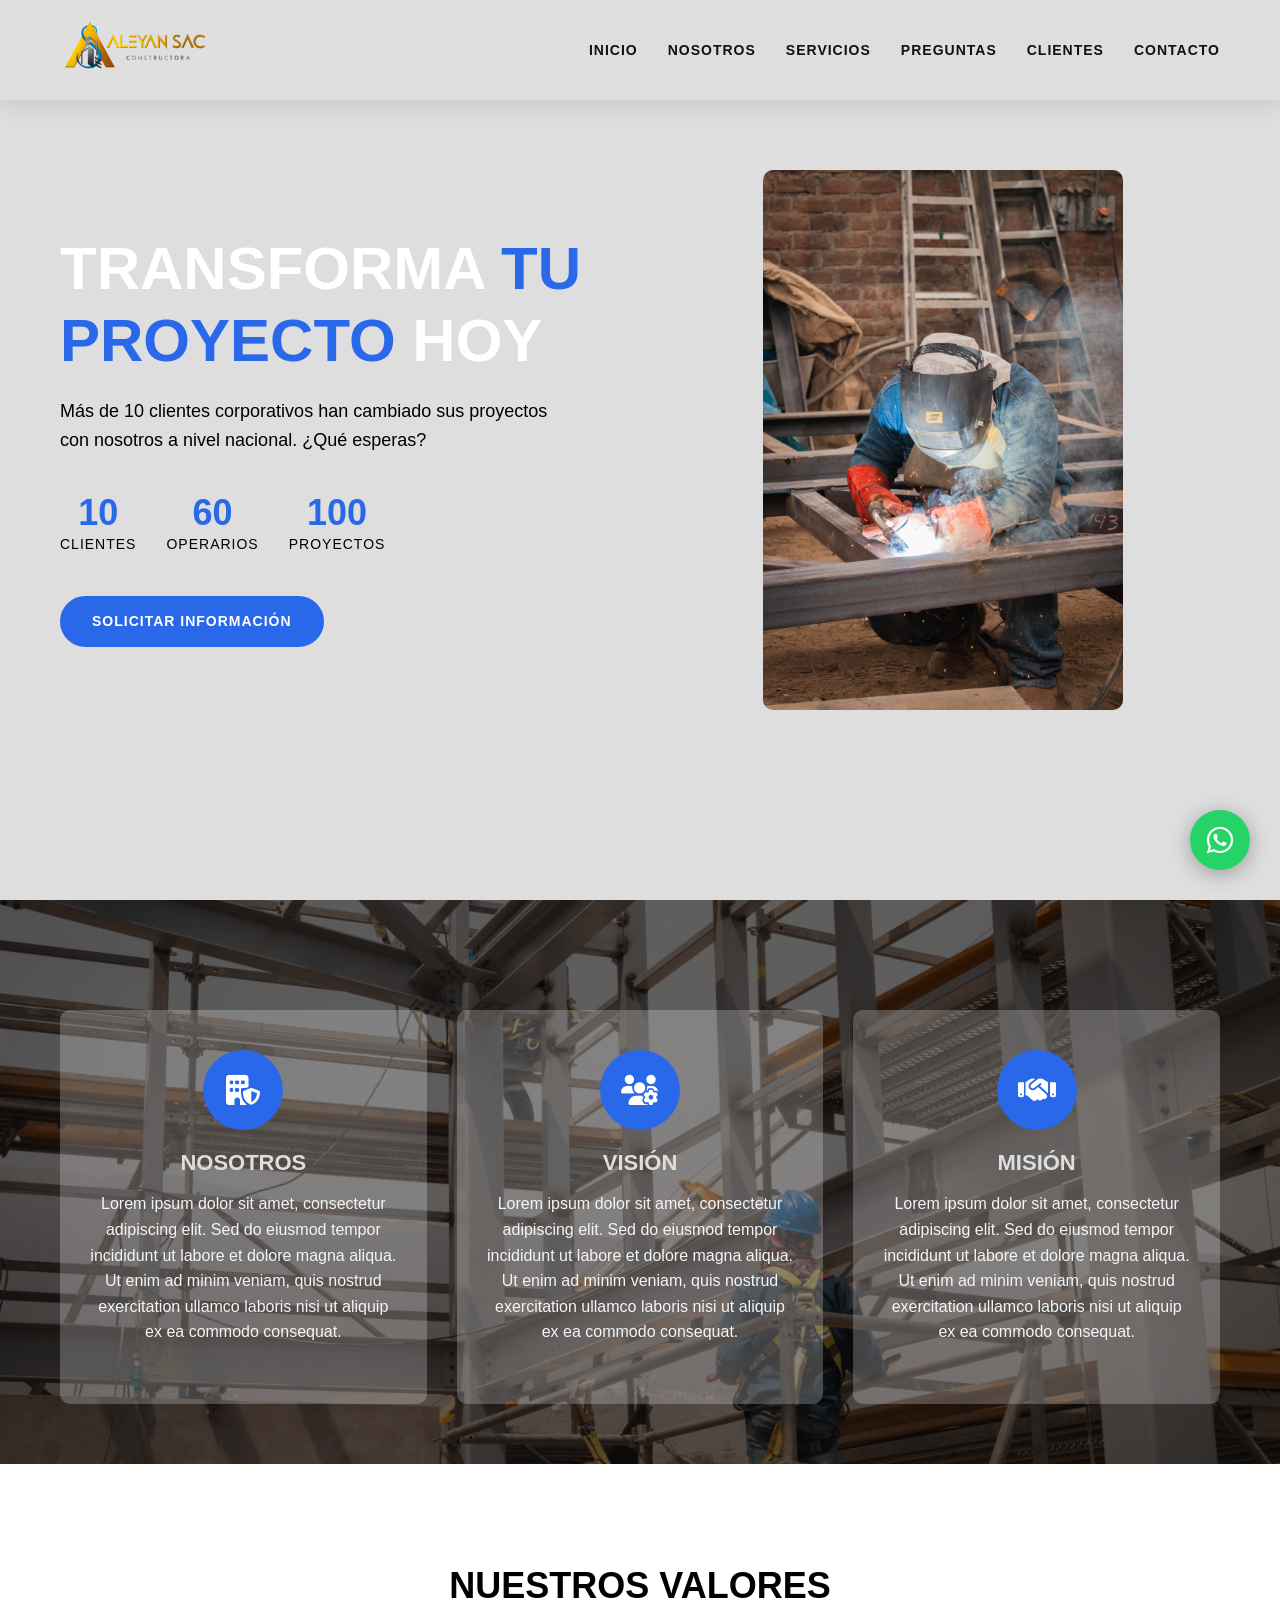
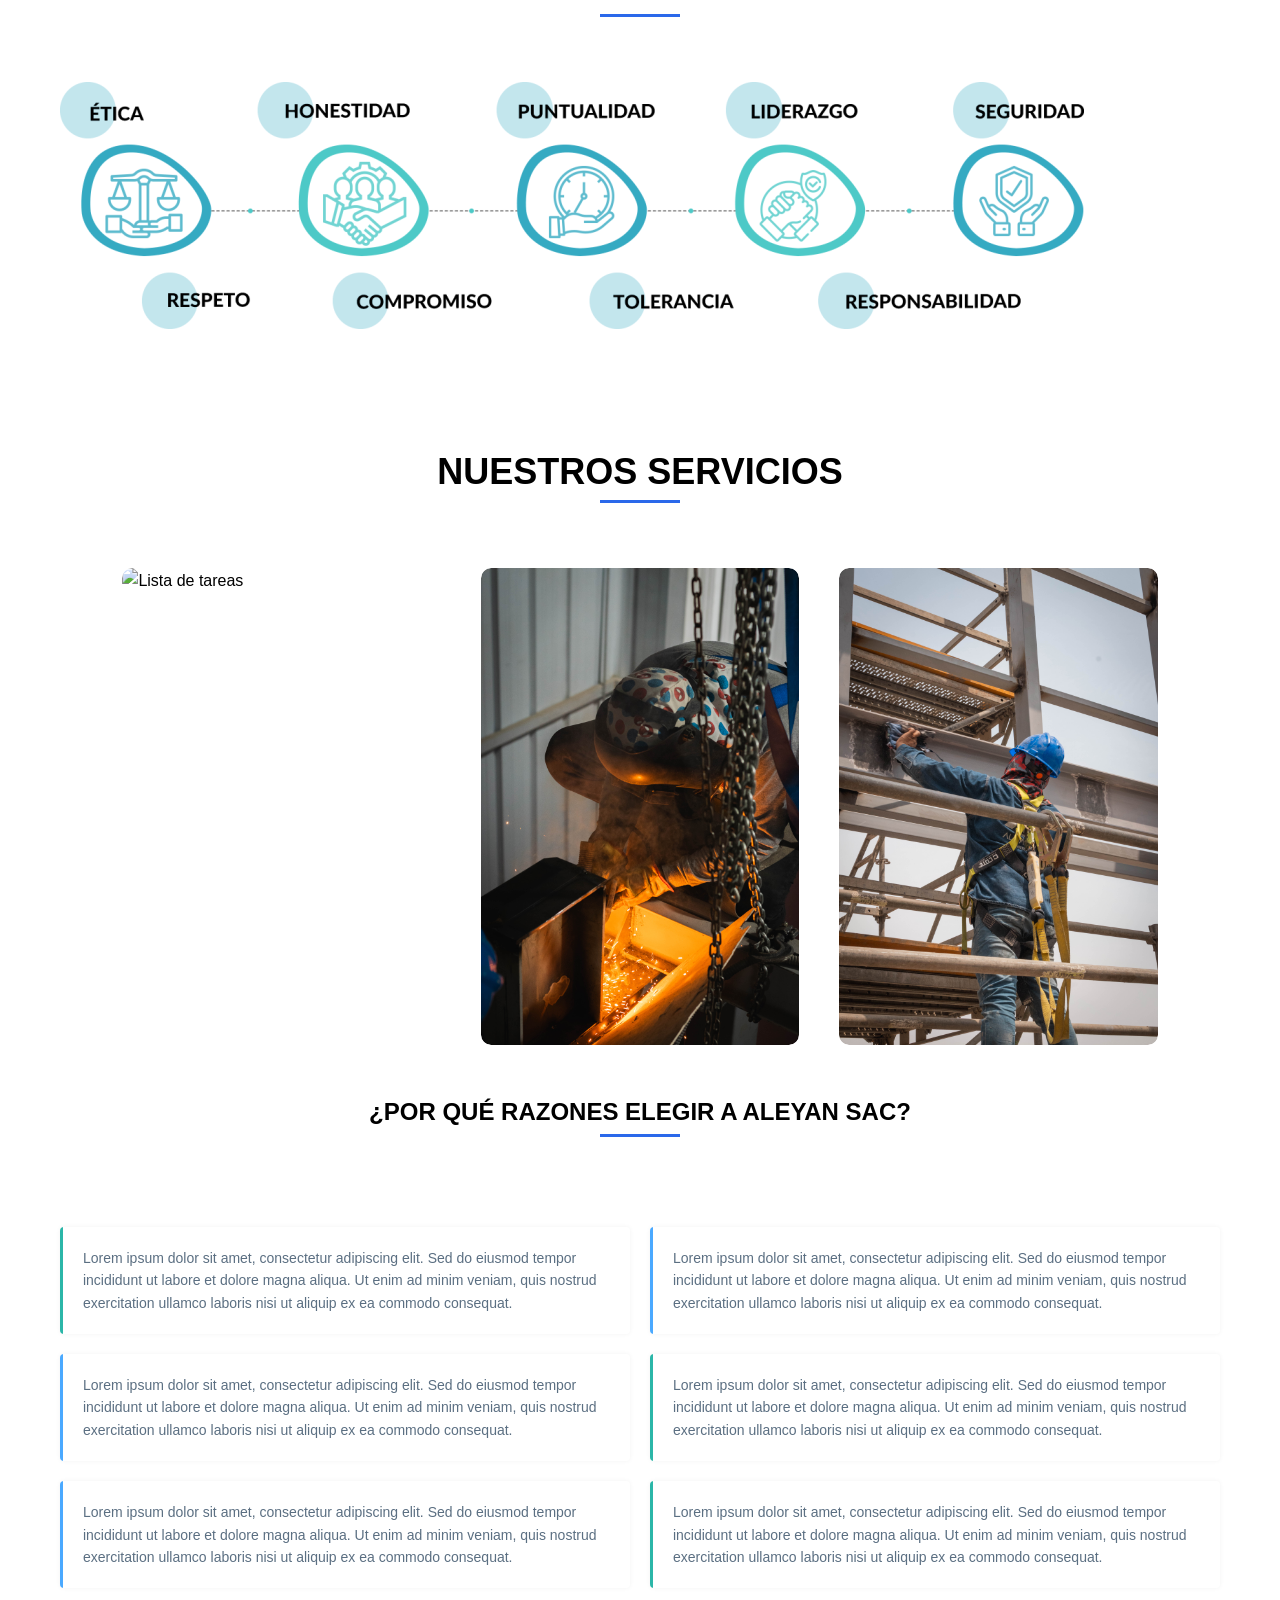
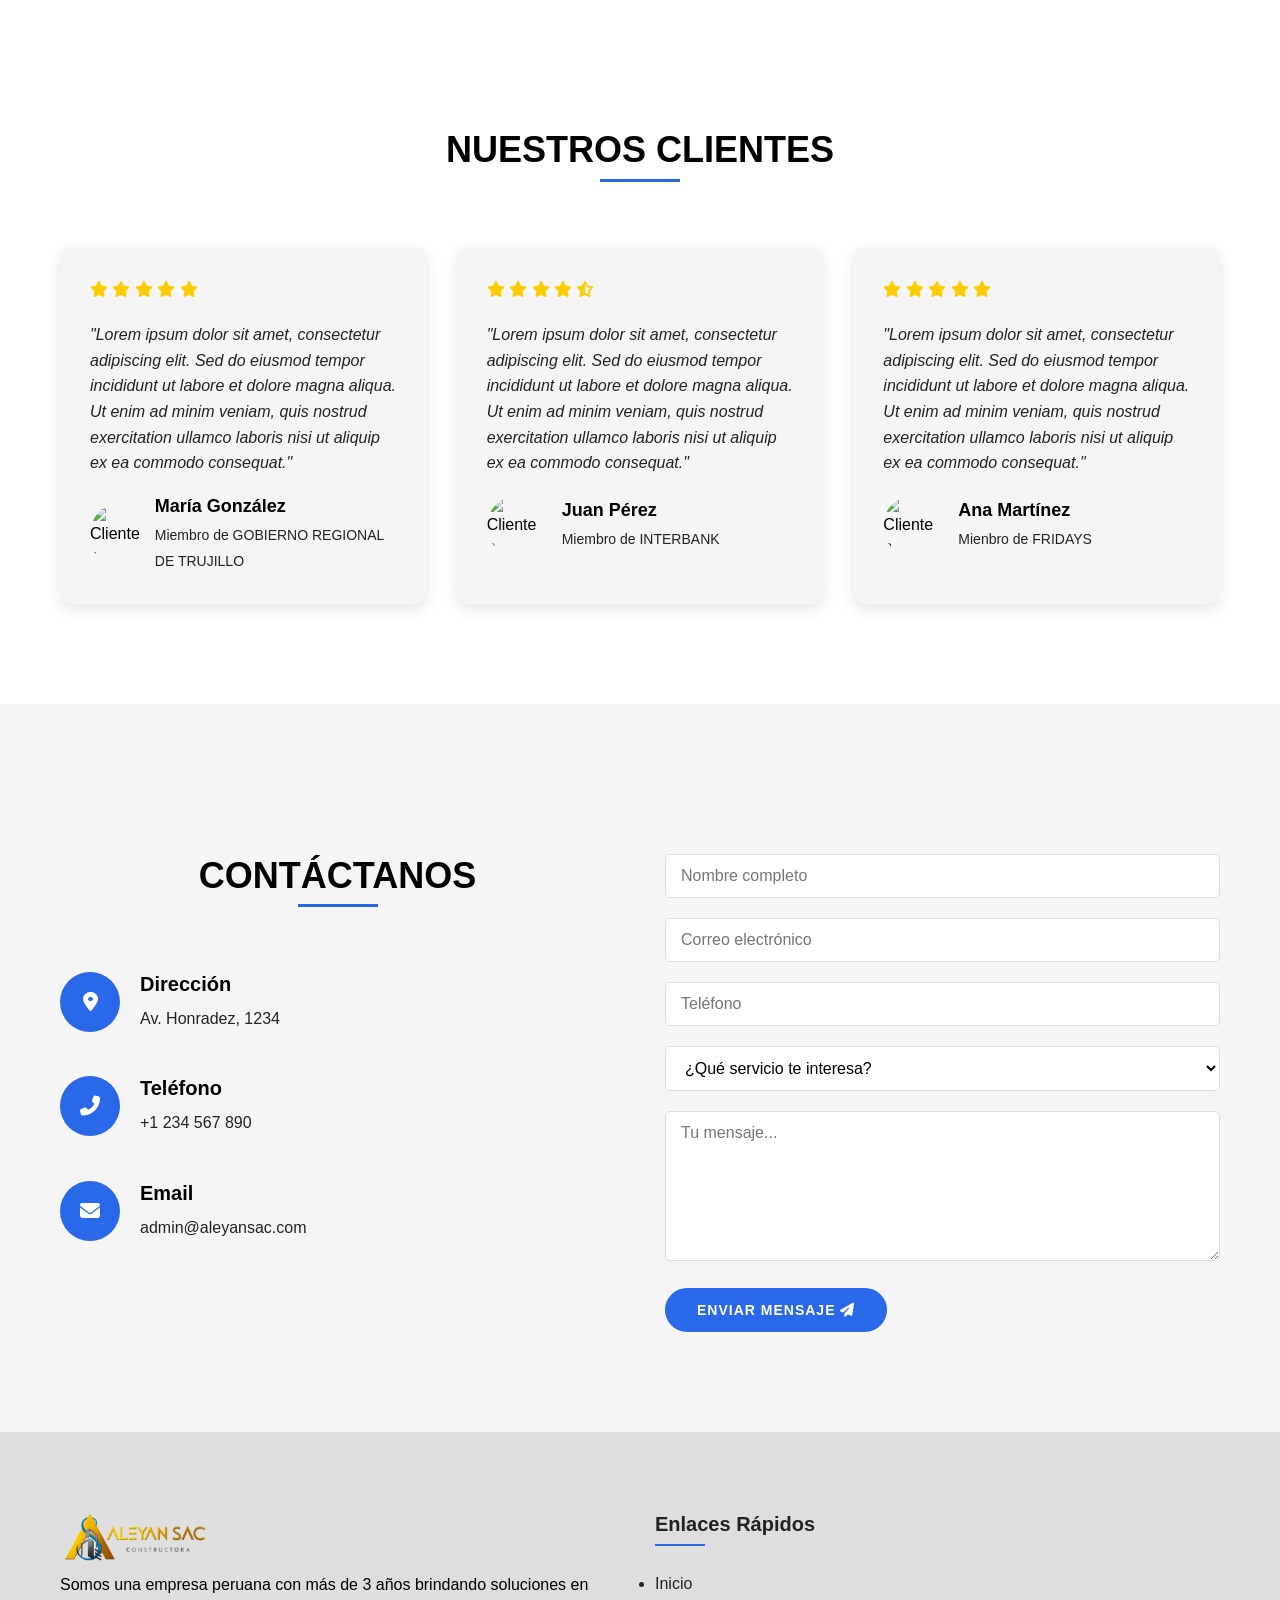
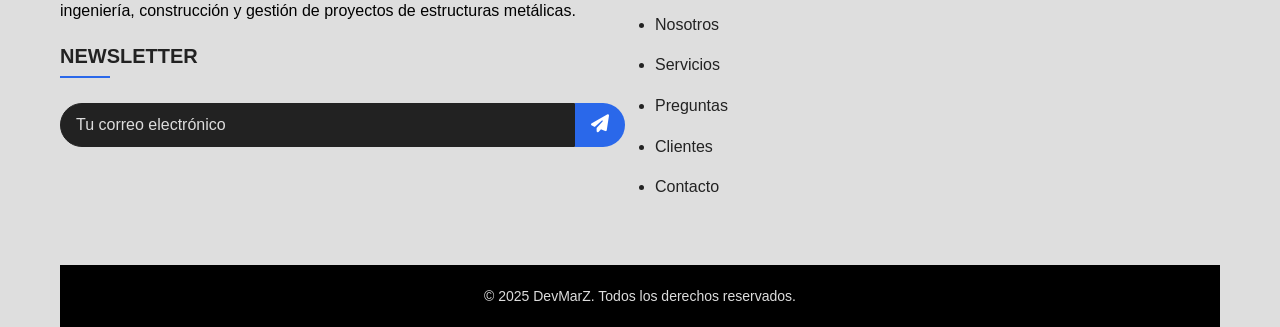
==== commit 5730d85c: "dev" ====
--- a/index.html
+++ b/index.html
@@ -5,7 +5,7 @@
   <head>
     <meta charset="UTF-8" />
     <meta name="viewport" content="width=device-width, initial-scale=1.0" />
-    <title>IronFit Gym - Transforma tu cuerpo</title>
+    <title>Constructora Aleyan Sac</title>
     <link
       rel="stylesheet"
       href="https://cdnjs.cloudflare.com/ajax/libs/font-awesome/6.4.0/css/all.min.css"
@@ -33,8 +33,8 @@
           <ul>
             <li><a href="#inicio">Inicio</a></li>
             <li><a href="#nosotros">Nosotros</a></li>
-            <li><a href="#servicios">Servicios</a></li>
-            <li><a href="#preguntas">Preguntas</a></li>
+            <li><a href="#portafolio">Servicios</a></li>
+            <li><a href="#razones">Preguntas</a></li>
             <li><a href="#clientes">Clientes</a></li>
             <li><a href="#contacto">Contacto</a></li>
           </ul>
@@ -88,7 +88,7 @@
       <div class="container">
         <!-- <div class="section-title" data-aos="fade-up">
            <h2>LO QUE <span>OFRECEMOS</span></h2> -->
-          <!-- <p>
+        <!-- <p>
             Somos una empresa peruana con más de 3 años brindando soluciones en
             arquitectura, ingeniería, construcción y gestión de proyectos.
           </p> 
@@ -132,21 +132,19 @@
           </div>
         </div>
       </div>
-
-
     </section>
 
     <section id="valores" class="valores section-padding">
       <div class="container">
         <div class="section-title" data-aos="fade-up">
-                <h2>NUESTROS VALORES</h2>
-        </div>
-            <img src="images/VALORES.png" alt="Descripción de la imagen">
-        </div>
+          <h2>NUESTROS VALORES</h2>
+        </div>
+        <img src="images/VALORES.png" alt="Descripción de la imagen" />
+      </div>
     </section>
 
     <!-- Clases Section -->
-    <section id="clases" class="clases section-padding">
+    <!-- <section id="clases" class="clases section-padding">
       <div class="container">
         <div class="section-title" data-aos="fade-up">
           <h2>NUESTRAS <span>CLASES GRUPALES</span></h2>
@@ -213,10 +211,116 @@
           </div>
         </div>
       </div>
+    </section> -->
+
+    <!--SECCION DE SERVICIOS-->
+    <section id="portafolio">
+      <div class="container animate-on-scroll">
+        <div class="section-title" data-aos="fade-up">
+          <h2>NUESTROS SERVICIOS</h2>
+        </div>
+        <div class="work-list">
+          <div class="work">
+            <img src="/images/IMG_1684.png" alt="Lista de tareas" />
+            <div class="layer">
+              <h3>Elaboración de proyectos de estructuras Metálicas</h3>
+              <p>
+                Lorem ipsum dolor sit amet, consectetur adipiscing elit. Sed do eiusmod tempor 
+        incididunt ut labore et dolore magna aliqua. Ut enim ad minim veniam, quis nostrud 
+        exercitation ullamco laboris nisi ut aliquip ex ea commodo consequat.
+              </p>
+             
+            </div>
+          </div>
+
+          <div class="work">
+            <img src="/images/IMG_1816.jpg" alt="App para Clima" />
+            <div class="layer">
+              <h3>Elaboración de proyecto de carpintería metálica</h3>
+              <p>
+                Lorem ipsum dolor sit amet, consectetur adipiscing elit. Sed do eiusmod tempor 
+        incididunt ut labore et dolore magna aliqua. Ut enim ad minim veniam, quis nostrud 
+        exercitation ullamco laboris nisi ut aliquip ex ea commodo consequat.
+              </p>
+             
+            </div>
+          </div>
+
+          <div class="work">
+            <img src="/images/IMG_1721.jpg" alt="Tienda en Línea" />
+            <div class="layer">
+              <h3>Fabricación de plataformas, naves industriales, techos parabólicos, soportaría industrial.</h3>
+              <p>
+                Lorem ipsum dolor sit amet, consectetur adipiscing elit. Sed do eiusmod tempor 
+        incididunt ut labore et dolore magna aliqua. Ut enim ad minim veniam, quis nostrud 
+        exercitation ullamco laboris nisi ut aliquip ex ea commodo consequat.
+              </p>
+              
+            </div>
+          </div>
+          
+          
+        </div>
+      </div>
     </section>
+    <!--PREGUNTAS-->
+
+
+    <section class="razones" id="razones">
+      <div class="container animate-on-scroll">
+        <div class="section-title" data-aos="fade-up">
+          <h2>¿POR QUÉ RAZONES ELEGIR A ALEYAN SAC?</h2>
+        </div>
+      </div>
+      
+    <div class="grid">
+        <div class="card color1">
+            <div class="icon-bar"></div>
+            <div class="card-content">
+                Lorem ipsum dolor sit amet, consectetur adipiscing elit. Sed do eiusmod tempor 
+        incididunt ut labore et dolore magna aliqua. Ut enim ad minim veniam, quis nostrud 
+        exercitation ullamco laboris nisi ut aliquip ex ea commodo consequat. </div>
+        </div>
+        <div class="card color2">
+            <div class="icon-bar"></div>
+            <div class="card-content">
+                Lorem ipsum dolor sit amet, consectetur adipiscing elit. Sed do eiusmod tempor 
+        incididunt ut labore et dolore magna aliqua. Ut enim ad minim veniam, quis nostrud 
+        exercitation ullamco laboris nisi ut aliquip ex ea commodo consequat.</div>
+        </div>
+        <div class="card color3">
+            <div class="icon-bar"></div>
+            <div class="card-content">
+            Lorem ipsum dolor sit amet, consectetur adipiscing elit. Sed do eiusmod tempor 
+        incididunt ut labore et dolore magna aliqua. Ut enim ad minim veniam, quis nostrud 
+        exercitation ullamco laboris nisi ut aliquip ex ea commodo consequat.</div>
+        </div>
+        <div class="card color4">
+            <div class="icon-bar"></div>
+            <div class="card-content">
+           Lorem ipsum dolor sit amet, consectetur adipiscing elit. Sed do eiusmod tempor 
+        incididunt ut labore et dolore magna aliqua. Ut enim ad minim veniam, quis nostrud 
+        exercitation ullamco laboris nisi ut aliquip ex ea commodo consequat. </div>
+        </div>
+        <div class="card color5">
+            <div class="icon-bar"></div>
+            <div class="card-content">
+          Lorem ipsum dolor sit amet, consectetur adipiscing elit. Sed do eiusmod tempor 
+        incididunt ut labore et dolore magna aliqua. Ut enim ad minim veniam, quis nostrud 
+        exercitation ullamco laboris nisi ut aliquip ex ea commodo consequat. </div>
+        </div>
+        <div class="card color6">
+            <div class="icon-bar"></div>
+            <div class="card-content">
+          Lorem ipsum dolor sit amet, consectetur adipiscing elit. Sed do eiusmod tempor 
+        incididunt ut labore et dolore magna aliqua. Ut enim ad minim veniam, quis nostrud 
+        exercitation ullamco laboris nisi ut aliquip ex ea commodo consequat. </div>
+        </div>
+    </div>
+</section>
 
     <!-- Entrenadores Section -->
-    <section id="entrenadores" class="entrenadores section-padding">
+    <!-- <section id="entrenadores" class="entrenadores section-padding">
       <div class="container">
         <div class="section-title" data-aos="fade-up">
           <h2>CONOCE A <span>NUESTRO EQUIPO</span></h2>
@@ -270,10 +374,10 @@
           </div>
         </div>
       </div>
-    </section>
+    </section> -->
 
     <!-- Planes Section -->
-    <section id="planes" class="planes section-padding">
+    <!-- <section id="planes" class="planes section-padding">
       <div class="container">
         <div class="section-title" data-aos="fade-up">
           <h2>ELIGE TU <span>MEMBRESÍA</span></h2>
@@ -281,7 +385,7 @@
         </div>
 
         <div class="planes-grid">
-          <!-- Plan Básico -->
+          
           <div class="plan-card" data-aos="fade-up" data-aos-delay="100">
             <div class="plan-header">
               <h3>BÁSICO</h3>
@@ -310,7 +414,7 @@
             </div>
           </div>
 
-          <!-- Plan Estándar (Popular) -->
+          
           <div
             class="plan-card popular"
             data-aos="fade-up"
@@ -340,7 +444,7 @@
             </div>
           </div>
 
-          <!-- Plan Premium -->
+          
           <div class="plan-card" data-aos="fade-up" data-aos-delay="300">
             <div class="plan-header">
               <h3>PREMIUM</h3>
@@ -364,15 +468,15 @@
           </div>
         </div>
       </div>
-    </section>
+    </section> -->
 
     <!-- Testimonios Section -->
-    <section id="testimonios" class="testimonios section-padding">
+    <section id="clientes" class="testimonios section-padding">
       <div class="container">
         <div class="section-title" data-aos="fade-up">
-          <span class="title-tag">TESTIMONIOS</span>
-          <h2>LO QUE DICEN <span>NUESTROS CLIENTES</span></h2>
-          <p>Historias reales de transformación</p>
+          
+          <h2><span>NUESTROS CLIENTES</span></h2>
+          <!-- <p>Historias reales de transformación</p> -->
         </div>
         <div class="testimonios-slider">
           <div class="testimonio-card" data-aos="fade-up" data-aos-delay="100">
@@ -385,9 +489,9 @@
                 <i class="fas fa-star"></i>
               </div>
               <p>
-                "Desde que me uní a PowerGym, mi vida ha cambiado completamente.
-                Los entrenadores son profesionales y el ambiente es increíble.
-                He logrado resultados que nunca pensé posibles."
+                "Lorem ipsum dolor sit amet, consectetur adipiscing elit. Sed do eiusmod tempor 
+        incididunt ut labore et dolore magna aliqua. Ut enim ad minim veniam, quis nostrud 
+        exercitation ullamco laboris nisi ut aliquip ex ea commodo consequat."
               </p>
               <div class="cliente-info">
                 <img
@@ -396,7 +500,7 @@
                 />
                 <div>
                   <h4>María González</h4>
-                  <span>Miembro desde 2020</span>
+                  <span>Miembro de GOBIERNO REGIONAL DE TRUJILLO</span>
                 </div>
               </div>
             </div>
@@ -411,9 +515,9 @@
                 <i class="fas fa-star-half-alt"></i>
               </div>
               <p>
-                "El mejor gimnasio de la ciudad. Las instalaciones son
-                impecables y siempre están limpias. Las clases de spinning son
-                mi favorita, el instructor es muy motivador."
+                "Lorem ipsum dolor sit amet, consectetur adipiscing elit. Sed do eiusmod tempor 
+        incididunt ut labore et dolore magna aliqua. Ut enim ad minim veniam, quis nostrud 
+        exercitation ullamco laboris nisi ut aliquip ex ea commodo consequat."
               </p>
               <div class="cliente-info">
                 <img
@@ -422,7 +526,7 @@
                 />
                 <div>
                   <h4>Juan Pérez</h4>
-                  <span>Miembro desde 2021</span>
+                  <span>Miembro de INTERBANK</span>
                 </div>
               </div>
             </div>
@@ -437,9 +541,9 @@
                 <i class="fas fa-star"></i>
               </div>
               <p>
-                "El plan nutricional personalizado combinado con el
-                entrenamiento me ha ayudado a perder 15kg en 3 meses. Estoy más
-                saludable y feliz que nunca. ¡Gracias PowerGym!"
+                "Lorem ipsum dolor sit amet, consectetur adipiscing elit. Sed do eiusmod tempor 
+        incididunt ut labore et dolore magna aliqua. Ut enim ad minim veniam, quis nostrud 
+        exercitation ullamco laboris nisi ut aliquip ex ea commodo consequat."
               </p>
               <div class="cliente-info">
                 <img
@@ -448,7 +552,7 @@
                 />
                 <div>
                   <h4>Ana Martínez</h4>
-                  <span>Miembro desde 2022</span>
+                  <span>Mienbro de FRIDAYS</span>
                 </div>
               </div>
             </div>
@@ -463,9 +567,8 @@
         <div class="contacto-grid">
           <div class="contacto-info" data-aos="fade-right">
             <div class="section-title">
-              <span class="title-tag">CONTACTO</span>
-              <h2>VISÍTANOS <span>HOY</span></h2>
-              <p>Estamos aquí para ayudarte en tu viaje fitness</p>
+              <h2> <span>CONTÁCTANOS</span></h2>
+             
             </div>
             <div class="info-item">
               <div class="icon">
@@ -473,7 +576,7 @@
               </div>
               <div class="info-content">
                 <h3>Dirección</h3>
-                <p>Av. Fitness 1234, Ciudad Deportiva</p>
+                <p>Av. Honradez, 1234</p>
               </div>
             </div>
             <div class="info-item">
@@ -491,25 +594,16 @@
               </div>
               <div class="info-content">
                 <h3>Email</h3>
-                <p>info@ironfitgym.com</p>
-              </div>
-            </div>
-            <div class="info-item">
-              <div class="icon">
-                <i class="fas fa-clock"></i>
-              </div>
-              <div class="info-content">
-                <h3>Horario</h3>
-                <p>Lunes a Viernes: 5:00 AM - 11:00 PM</p>
-                <p>Sábado y Domingo: 7:00 AM - 9:00 PM</p>
-              </div>
-            </div>
-            <div class="social-links">
+                <p>admin@aleyansac.com</p>
+              </div>
+            </div>
+            
+            <!-- <div class="social-links">
               <a href="#"><i class="fab fa-facebook-f"></i></a>
               <a href="#"><i class="fab fa-instagram"></i></a>
               <a href="#"><i class="fab fa-twitter"></i></a>
               <a href="#"><i class="fab fa-youtube"></i></a>
-            </div>
+            </div> -->
           </div>
           <div class="contacto-form" data-aos="fade-left">
             <form id="form-contacto">
@@ -524,11 +618,10 @@
               </div>
               <div class="form-group">
                 <select required>
-                  <option value="" disabled selected>¿Qué te interesa?</option>
-                  <option value="membresia">Membresía</option>
-                  <option value="clases">Clases</option>
-                  <option value="entrenador">Entrenador Personal</option>
-                  <option value="nutricion">Nutrición</option>
+                  <option value="" disabled selected>¿Qué servicio te interesa?</option>
+                  <option value="membresia">Elaboración de proyectos de estructuras metálicas</option>
+                  <option value="clases">Elaboración de carpintería metálica</option>
+                  <option value="entrenador">Elaboración de plataformas </option>
                 </select>
               </div>
               <div class="form-group">
@@ -547,7 +640,7 @@
       </div>
     </section>
 
-    <!-- Mapa Section -->
+    <!-- Mapa Section 
     <div class="mapa-container">
       <div class="mapa-overlay" data-aos="fade-in">
         <div class="overlay-content">
@@ -567,19 +660,20 @@
         allowfullscreen=""
         loading="lazy"
       ></iframe>
-    </div>
-
-    <!-- Footer -->
+    </div>-->
+
+     
     <footer class="footer">
       <div class="container">
         <div class="footer-grid">
           <div class="footer-col">
             <div class="logo">
-              <a href="#"><span>IRON</span>FIT</a>
+              <img src="images/logo-aleyan2.png" alt="logo" class="logo" />
             </div>
             <p>
-              Transforma tu cuerpo y mente con nosotros. El mejor equipamiento,
-              entrenadores profesionales y un ambiente motivador.
+              Somos una empresa peruana con más de 3 años brindando soluciones
+              en ingeniería, construcción y gestión de proyectos de estructuras
+              metálicas.
             </p>
             <div class="newsletter">
               <h3>NEWSLETTER</h3>
@@ -596,40 +690,75 @@
             </div>
           </div>
           <div class="footer-col">
-            <h3>ENLACES RÁPIDOS</h3>
+            <h3>Enlaces Rápidos</h3>
             <ul>
               <li><a href="#inicio">Inicio</a></li>
+              <li><a href="#nosotros">Nosotros</a></li>
               <li><a href="#servicios">Servicios</a></li>
-              <li><a href="#clases">Clases</a></li>
-              <li><a href="#entrenadores">Entrenadores</a></li>
-              <li><a href="#planes">Planes</a></li>
+              <li><a href="#preguntas">Preguntas</a></li>
+              <li><a href="#clientes">Clientes</a></li>
               <li><a href="#contacto">Contacto</a></li>
             </ul>
           </div>
-          <div class="footer-col">
-            <h3>HORARIO</h3>
-            <ul class="horario">
-              <li>Lunes - Viernes <span>5:00 AM - 11:00 PM</span></li>
-              <li>Sábado <span>7:00 AM - 9:00 PM</span></li>
-              <li>Domingo <span>7:00 AM - 9:00 PM</span></li>
+          
+        </div>
+        <div class="footer-bottom">
+          <p>&copy; 2025 DevMarZ. Todos los derechos reservados.</p>
+          
+        </div>
+      </div>
+    </footer>
+<!-- 
+    <footer class="footer">
+    <div class="container">
+        <div class="footer-col">
+            <h4>Aleyan S.A.C.</h4>
+            <p>Somos una empresalíder brindando soluciones en
+            arquitectura, ingeniería, construcción de proyectos de estructuras metálicas.</p>
+            <div class="social-links">
+                <a href="#"><i class="fab fa-facebook-f"></i></a>
+                <a href="#"><i class="fab fa-twitter"></i></a>
+                <a href="#"><i class="fab fa-instagram"></i></a>
+                <a href="#"><i class="fab fa-linkedin-in"></i></a>
+            </div>
+        </div>
+
+        <div class="footer-col">
+            <h4>Enlaces Rápidos</h4>
+            <ul>
+                <li><a href="#inicio">Inicio</a></li>
+            <li><a href="#nosotros">Nosotros</a></li>
+            <li><a href="#portafolio">Servicios</a></li>
+            <li><a href="#razones">Preguntas</a></li>
+            <li><a href="#clientes">Clientes</a></li>
+            <li><a href="#contacto">Contacto</a></li>
             </ul>
-            <div class="emergencia">
-              <h3>EMERGENCIA</h3>
-              <a href="tel:+1234567890" class="emergency-link">
-                <i class="fas fa-phone-alt"></i> +1 234 567 890
-              </a>
-            </div>
-          </div>
-        </div>
-        <div class="footer-bottom">
-          <p>&copy; 2025 IronFit Gym. Todos los derechos reservados.</p>
-          <div class="footer-links">
-            <a href="#">Términos y condiciones</a>
-            <a href="#">Política de privacidad</a>
-          </div>
-        </div>
-      </div>
-    </footer>
+        </div>
+
+        <div class="footer-col">
+            <h4>Servicios</h4>
+            <ul>
+                <li><a href="#">Financiamiento</a></li>
+                <li><a href="#">Garantías Extendidas</a></li>
+                <li><a href="#">Seguros</a></li>
+                <li><a href="#">Mantenimiento</a></li>
+            </ul>
+        </div>
+
+        <div class="footer-col">
+            <h4>Newsletter</h4>
+            <p>Suscríbete para recibir ofertas exclusivas.</p>
+            <form class="newsletter">
+                <input type="email" placeholder="Tu email">
+                <button type="submit"><i class="fas fa-paper-plane"></i></button>
+            </form>
+        </div>
+    </div>
+
+    <div class="footer-bottom">
+        <p>© 2025 MarZ.Dev. Todos los derechos reservados.</p>
+    </div>
+</footer> -->
 
     <script src="https://unpkg.com/aos@2.3.1/dist/aos.js"></script>
     <script src="script.js"></script>
--- a/estilo.css
+++ b/estilo.css
@@ -173,7 +173,7 @@
   transform: translateX(-50%);
   width: 80px;
   height: 3px;
-  background-color: var(--primary);
+  background-color: var(--secondary);
 }
 
 .section-title p {
@@ -451,6 +451,142 @@
   border-radius: 10px;           /* Elimina la capa de gradiente */
 }
 
+#portafolio {
+    padding: 1vw 8vw;
+    color: #000000; 
+}
+
+.work-list {
+    display: grid;
+    grid-template-columns: repeat(auto-fit, minmax(250px, 1fr));
+    grid-gap: 40px;
+    margin-top: 50px;
+}
+
+.work {
+    border-radius: 10px;
+    position: relative;
+    overflow: hidden;
+}
+
+.work img {
+    width: 100%;
+    border-radius: 10px;
+    display: block;
+    transition: transform 0.5s;
+}
+
+.layer {
+    width: 100%;
+    height: 0;
+    background: linear-gradient(rgba(0, 0, 0, 0.6), #2A68EA);
+    border-radius: 10px;
+    position: absolute;
+    left: 0;
+    bottom: 0;
+    overflow: hidden;
+    display: flex;
+    align-items: center;
+    justify-content: center;
+    flex-direction: column;
+    padding: 0 40px;
+    text-align: center;
+    font-size: 14px;
+    transition: height 0.5s;
+}
+
+.layer h3 {
+    font-weight: 500;
+    margin-bottom: 20px;
+    color: #fff;
+}
+
+.layer p {
+    color: #fff;
+}
+
+.layer a {
+    margin-top: 20px;
+    color: #ff1545;
+    text-decoration: none;
+    font-size: 18px;
+    line-height: 60px;
+    background: #fff;
+    width: 60px;
+    height: 60px;
+    border-radius: 50%;
+    text-align: center;
+}
+
+.work:hover img {
+    transform: scale(1.1);
+}
+
+.work:hover .layer {
+    height: 100%;
+}
+
+
+/* PREGUNTAS  */
+
+
+.razones {
+    max-width: 1200px;
+    margin: auto;
+    padding: 40px 20px;
+}
+
+.razones h2 {
+    text-align: center;
+    font-size: 24px;
+    font-weight: bold;
+    margin-bottom: 40px;
+}
+
+.grid {
+    display: grid;
+    grid-template-columns: repeat(2,1fr);
+    gap: 20px;
+}
+
+.card {
+    display: flex;
+    background: #fff;
+    border-radius: 4px;
+    box-shadow: 0 0 5px rgba(0,0,0,0.05);
+    overflow: hidden;
+}
+
+.icon-bar {
+    width: 8px;
+}
+
+.card-content {
+    padding: 20px;
+    color: #5b6f82;
+    font-size: 14px;
+}
+
+/* Colores para cada tarjeta */
+.color1 .icon-bar { background-color: #2bb6a8; }
+.color2 .icon-bar { background-color: #4aa9ff; }
+.color3 .icon-bar { background-color: #4aa9ff; }
+.color4 .icon-bar { background-color: #2bb6a8; }
+.color5 .icon-bar { background-color: #4aa9ff; }
+.color6 .icon-bar { background-color: #2bb6a8; }
+
+/* Responsive */
+@media (max-width: 600px) {
+    .razones h2 {
+        font-size: 20px;
+    }
+    .card-content {
+        font-size: 13px;
+    }
+}
+
+
+
 /* Servicios Section */
 .servicios {
   background-color: var(--white);
@@ -893,7 +1029,7 @@
 .contacto-info .icon {
   width: 60px;
   height: 60px;
-  background-color: var(--primary);
+  background-color: var(--secondary);
   border-radius: 50%;
   display: flex;
   align-items: center;
@@ -984,8 +1120,8 @@
 
 /* Footer */
 .footer {
-  background-color: var(--black-light);
-  color: var(--white);
+  background-color: var(--header);
+  color: var(--black-lighter);
   padding: 80px 0 0;
 }
 
@@ -1001,7 +1137,7 @@
   margin-bottom: 25px;
   position: relative;
   padding-bottom: 10px;
-  color: var(--white);
+  color: var(--black-lighter);
 }
 
 .footer-col h3:after {
@@ -1011,11 +1147,11 @@
   left: 0;
   width: 50px;
   height: 2px;
-  background-color: var(--primary);
+  background-color: var(--secondary);
 }
 
 .footer-col p {
-  color: var(--gray-dark);
+  color: var(--black);
   margin-bottom: 20px;
 }
 
@@ -1024,12 +1160,12 @@
 }
 
 .footer-col ul li a {
-  color: var(--gray-dark);
+  color: var(--black-lighter);
   transition: var(--transition);
 }
 
 .footer-col ul li a:hover {
-  color: var(--primary);
+  color: var(--secondary);
   padding-left: 5px;
 }
 
@@ -1041,7 +1177,7 @@
 }
 
 .horario li span {
-  color: var(--white);
+  color: var(--black-lighter);
 }
 
 .newsletter-form {
@@ -1066,7 +1202,7 @@
 
 .newsletter-form button {
   width: 50px;
-  background-color: var(--primary);
+  background-color: var(--secondary);
   color: var(--white);
   border: none;
   border-radius: 0 30px 30px 0;
@@ -1099,7 +1235,7 @@
 }
 
 .footer-links a {
-  color: var(--gray-dark);
+  color: var(--gray);
   font-size: 14px;
   transition: var(--transition);
 }
@@ -1262,4 +1398,5 @@
   .footer-grid {
     grid-template-columns: 1fr;
   }
-}+}
+
